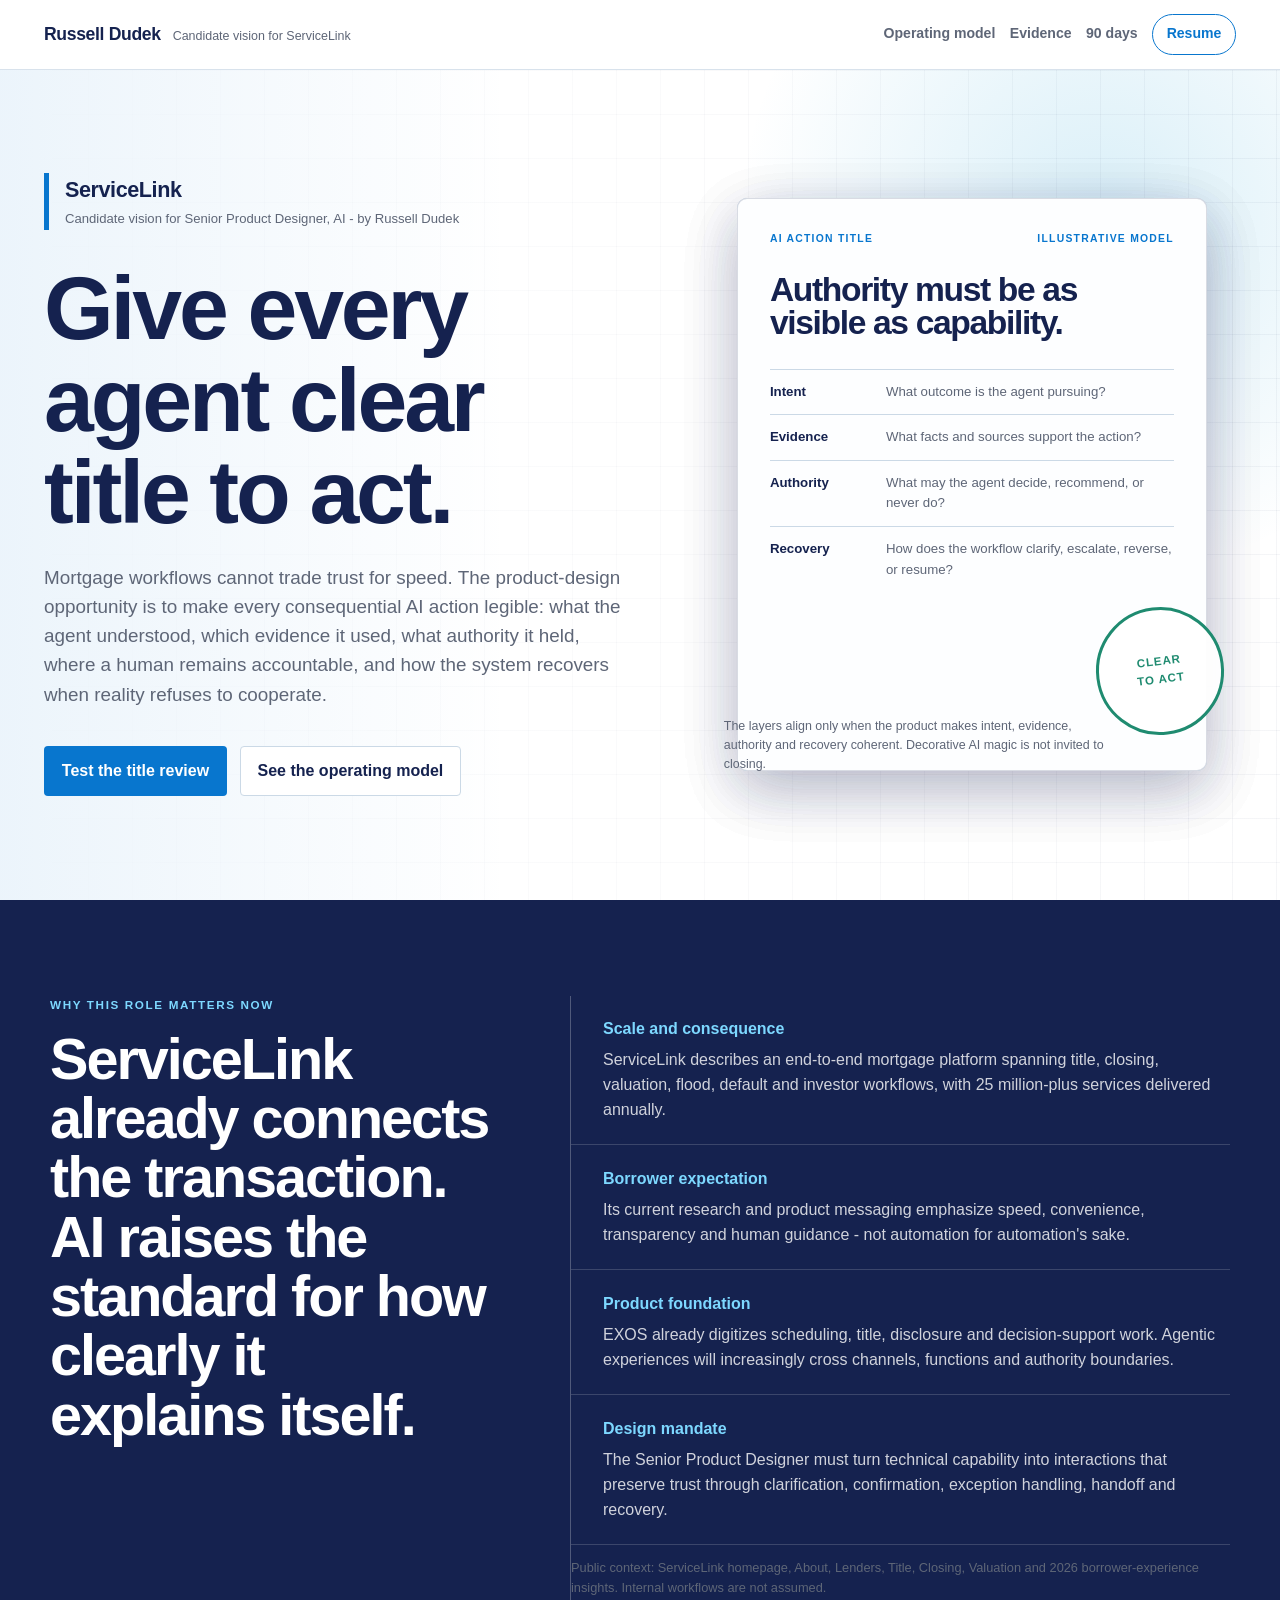
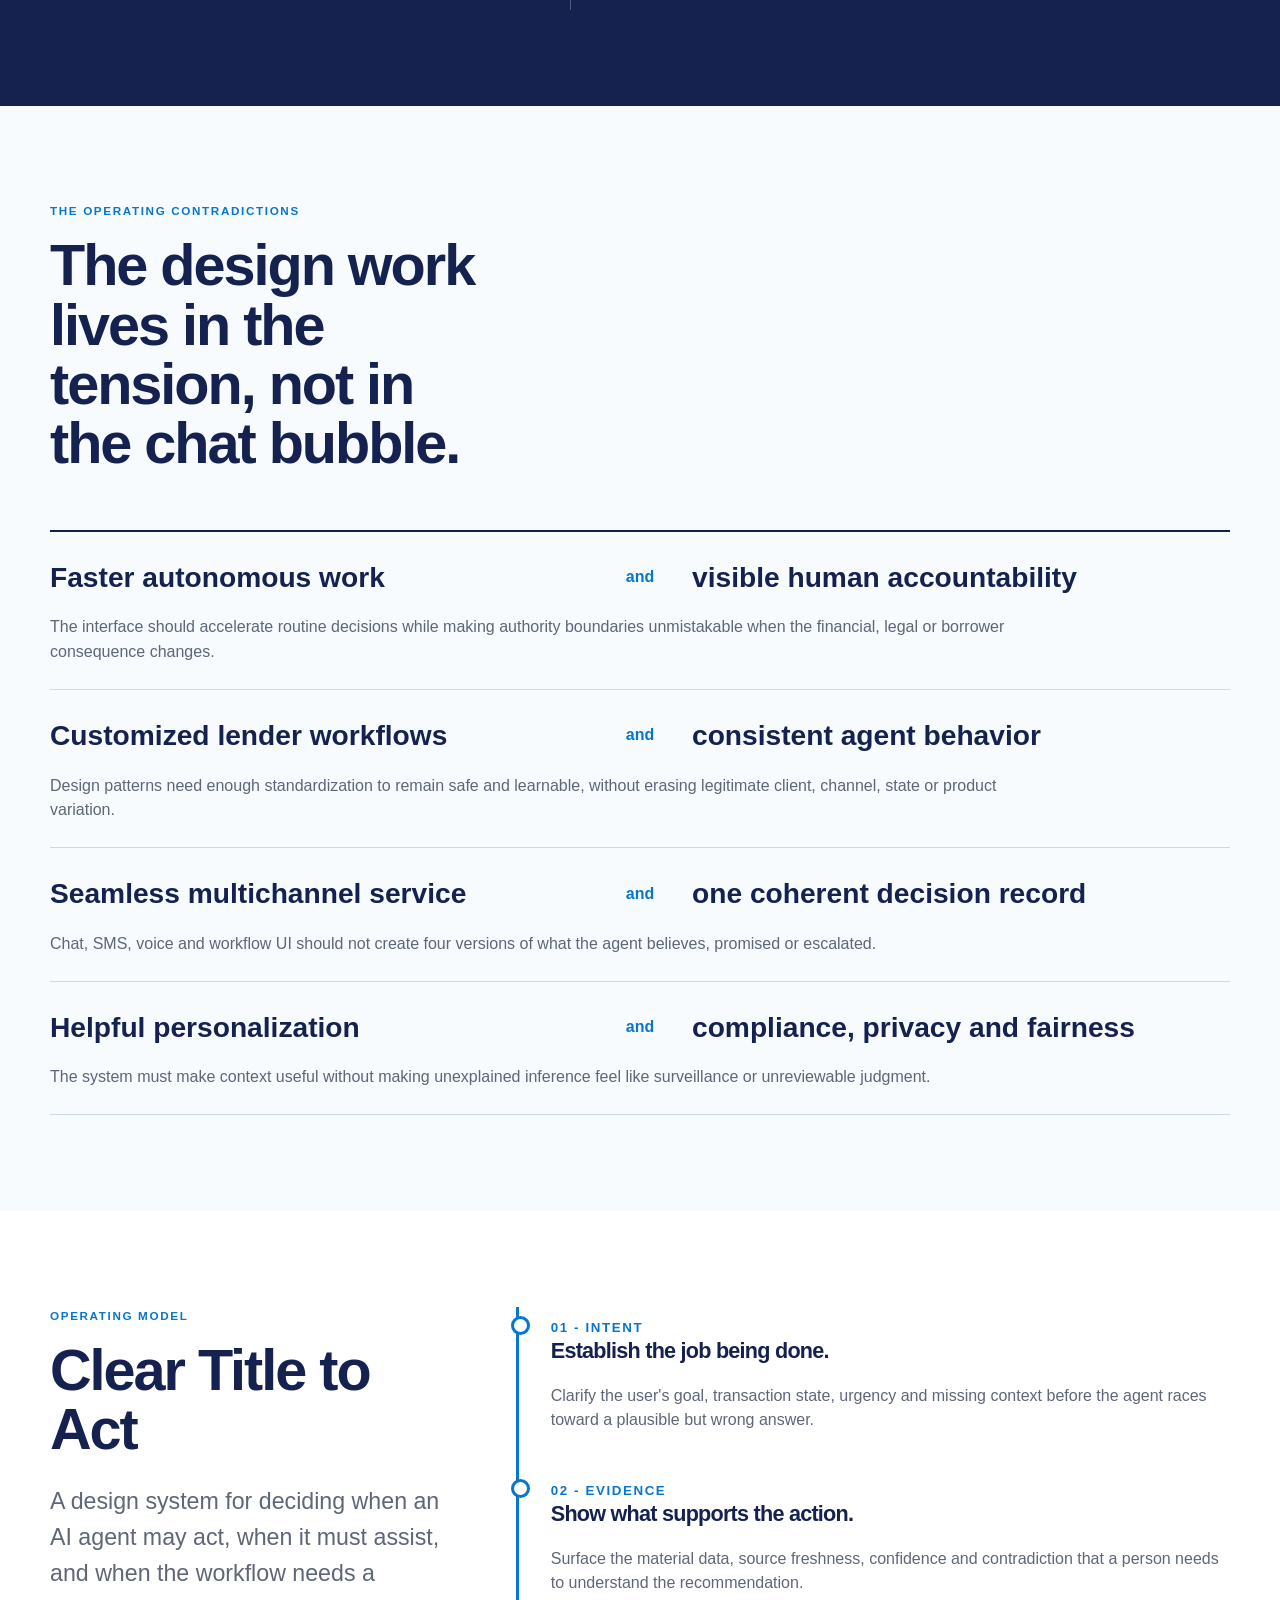
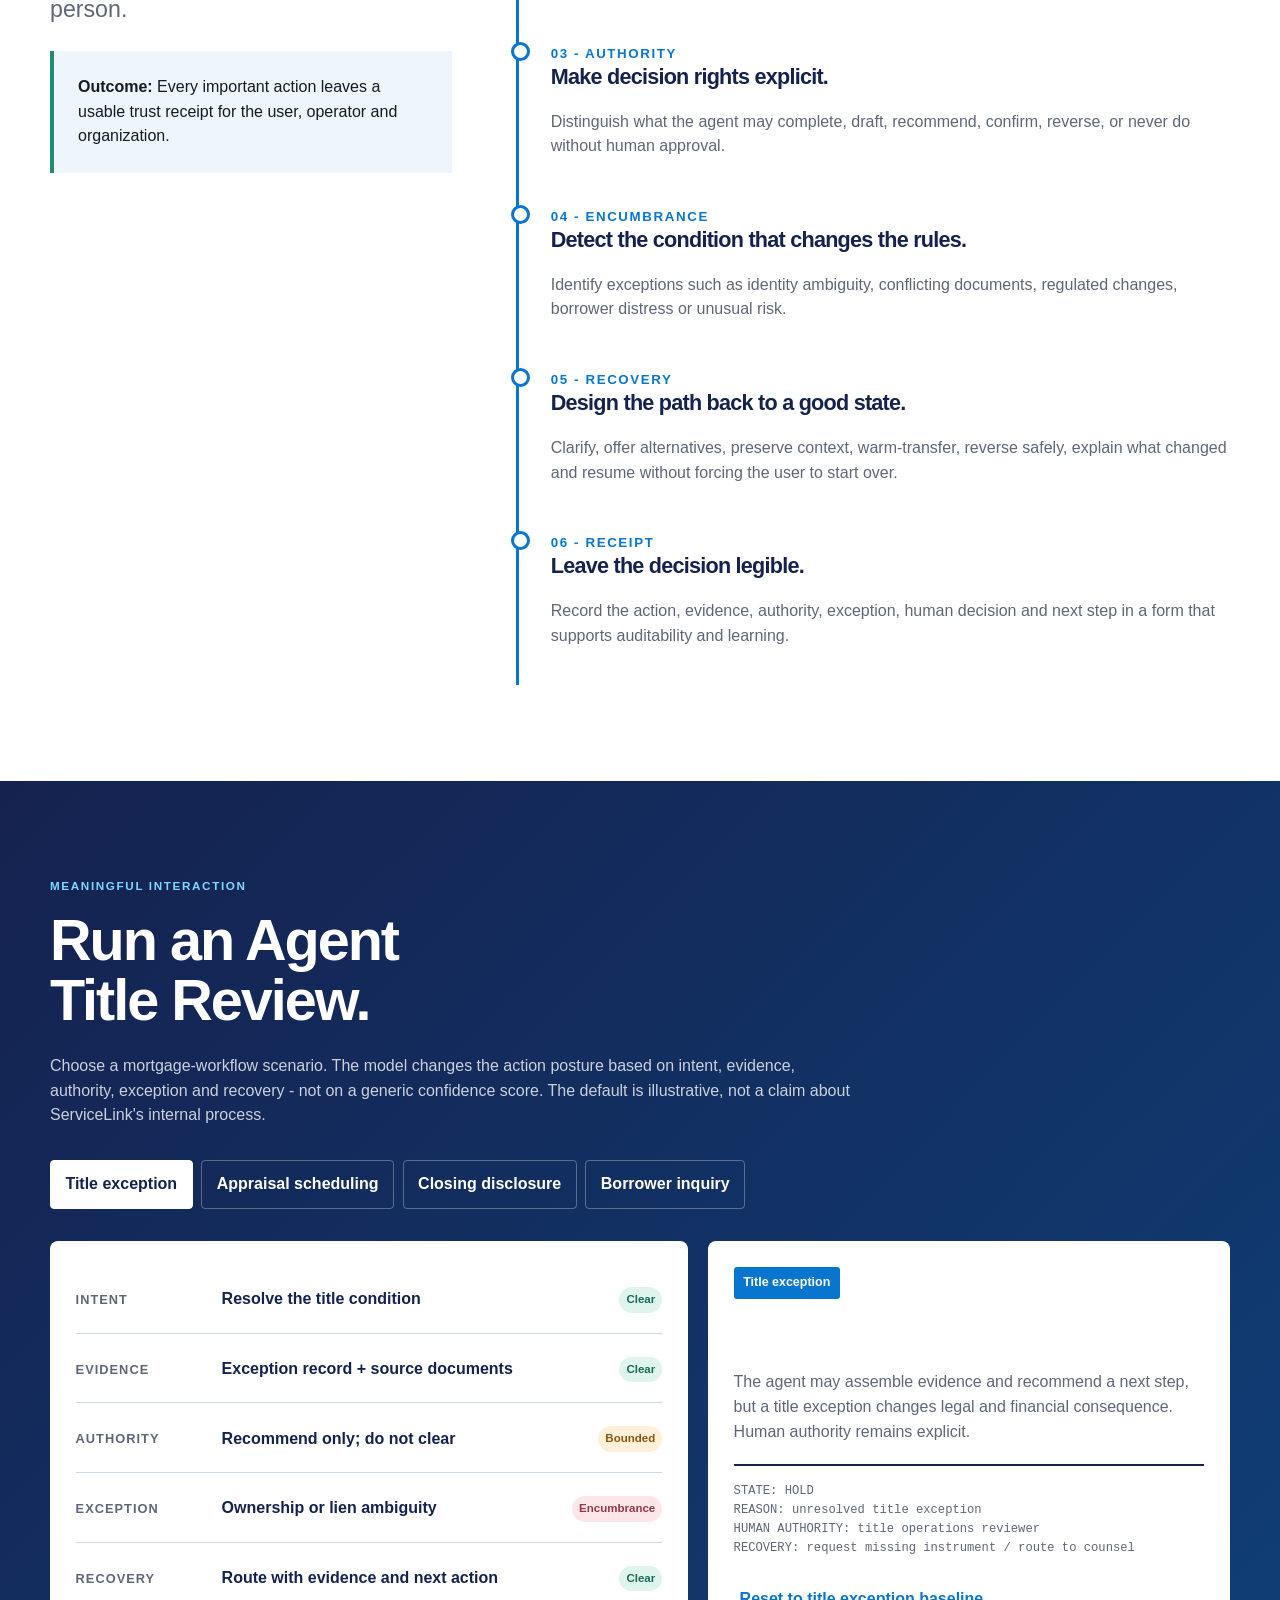
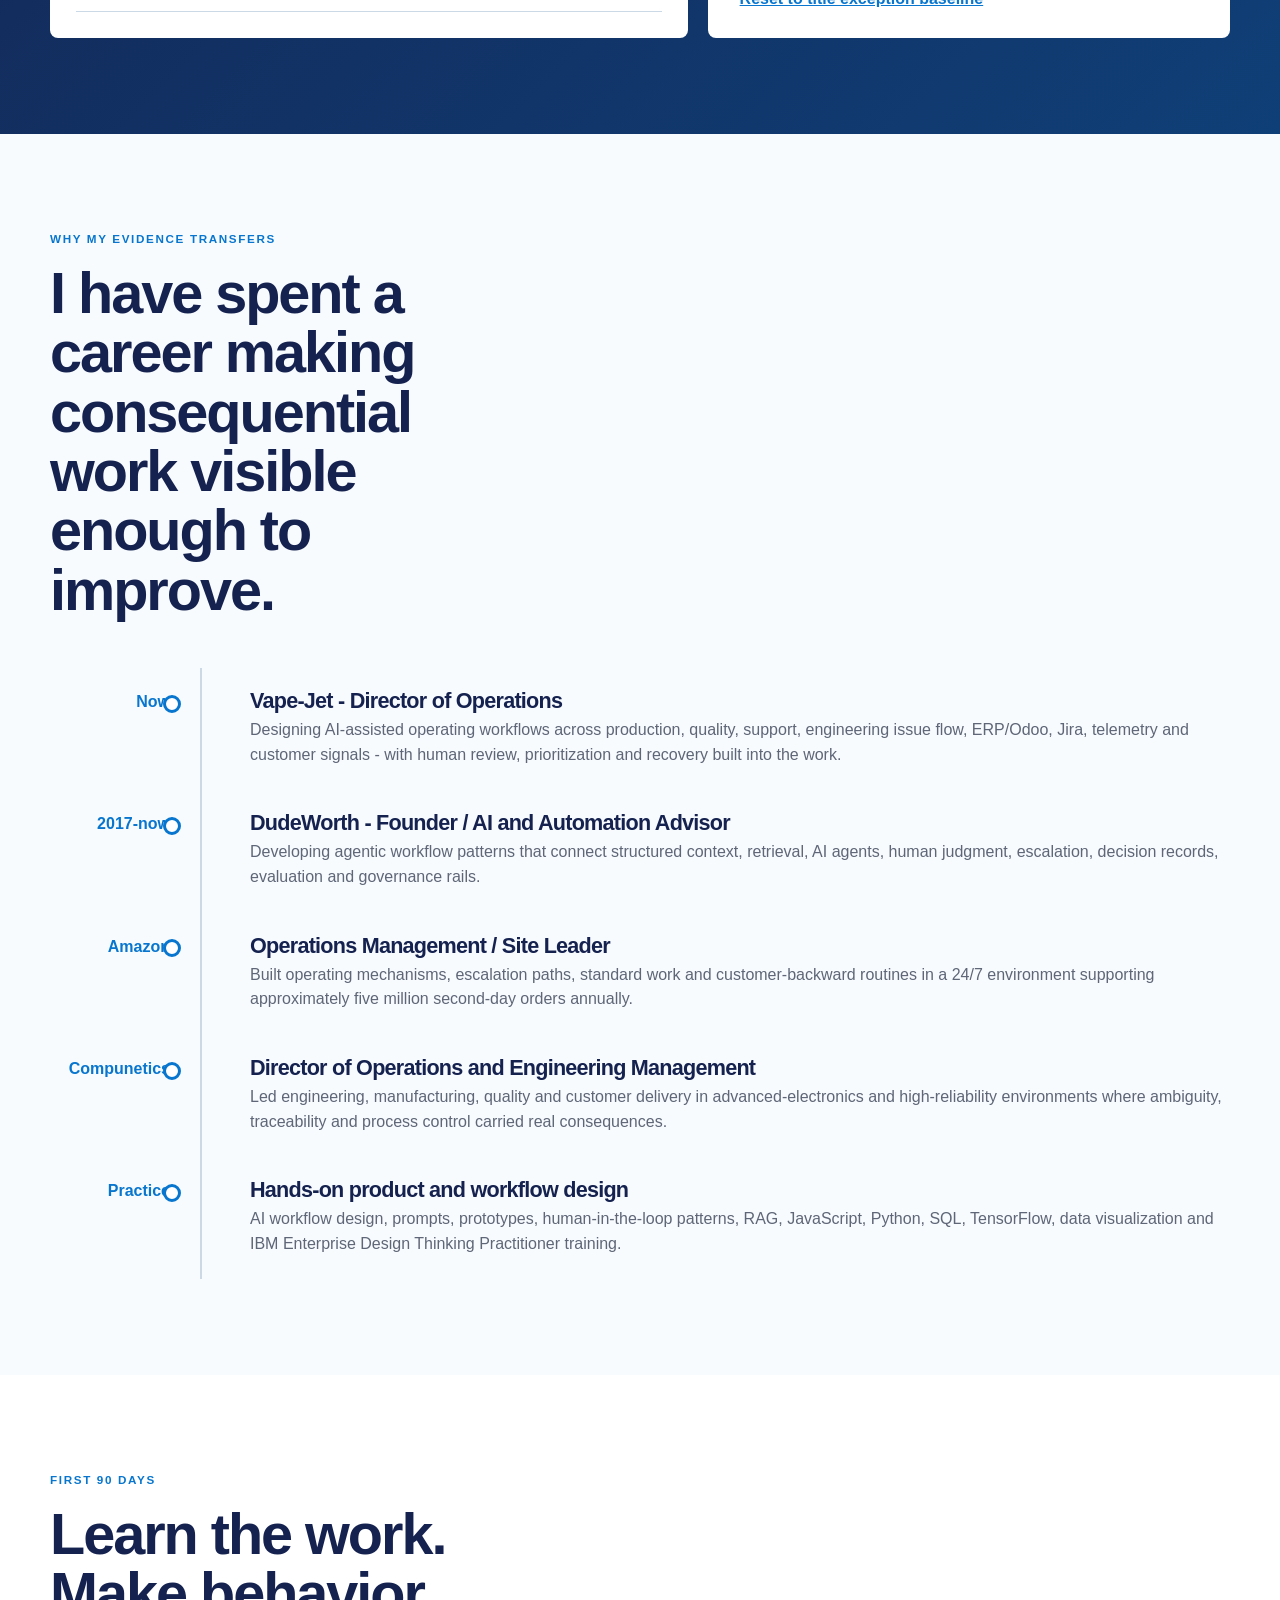
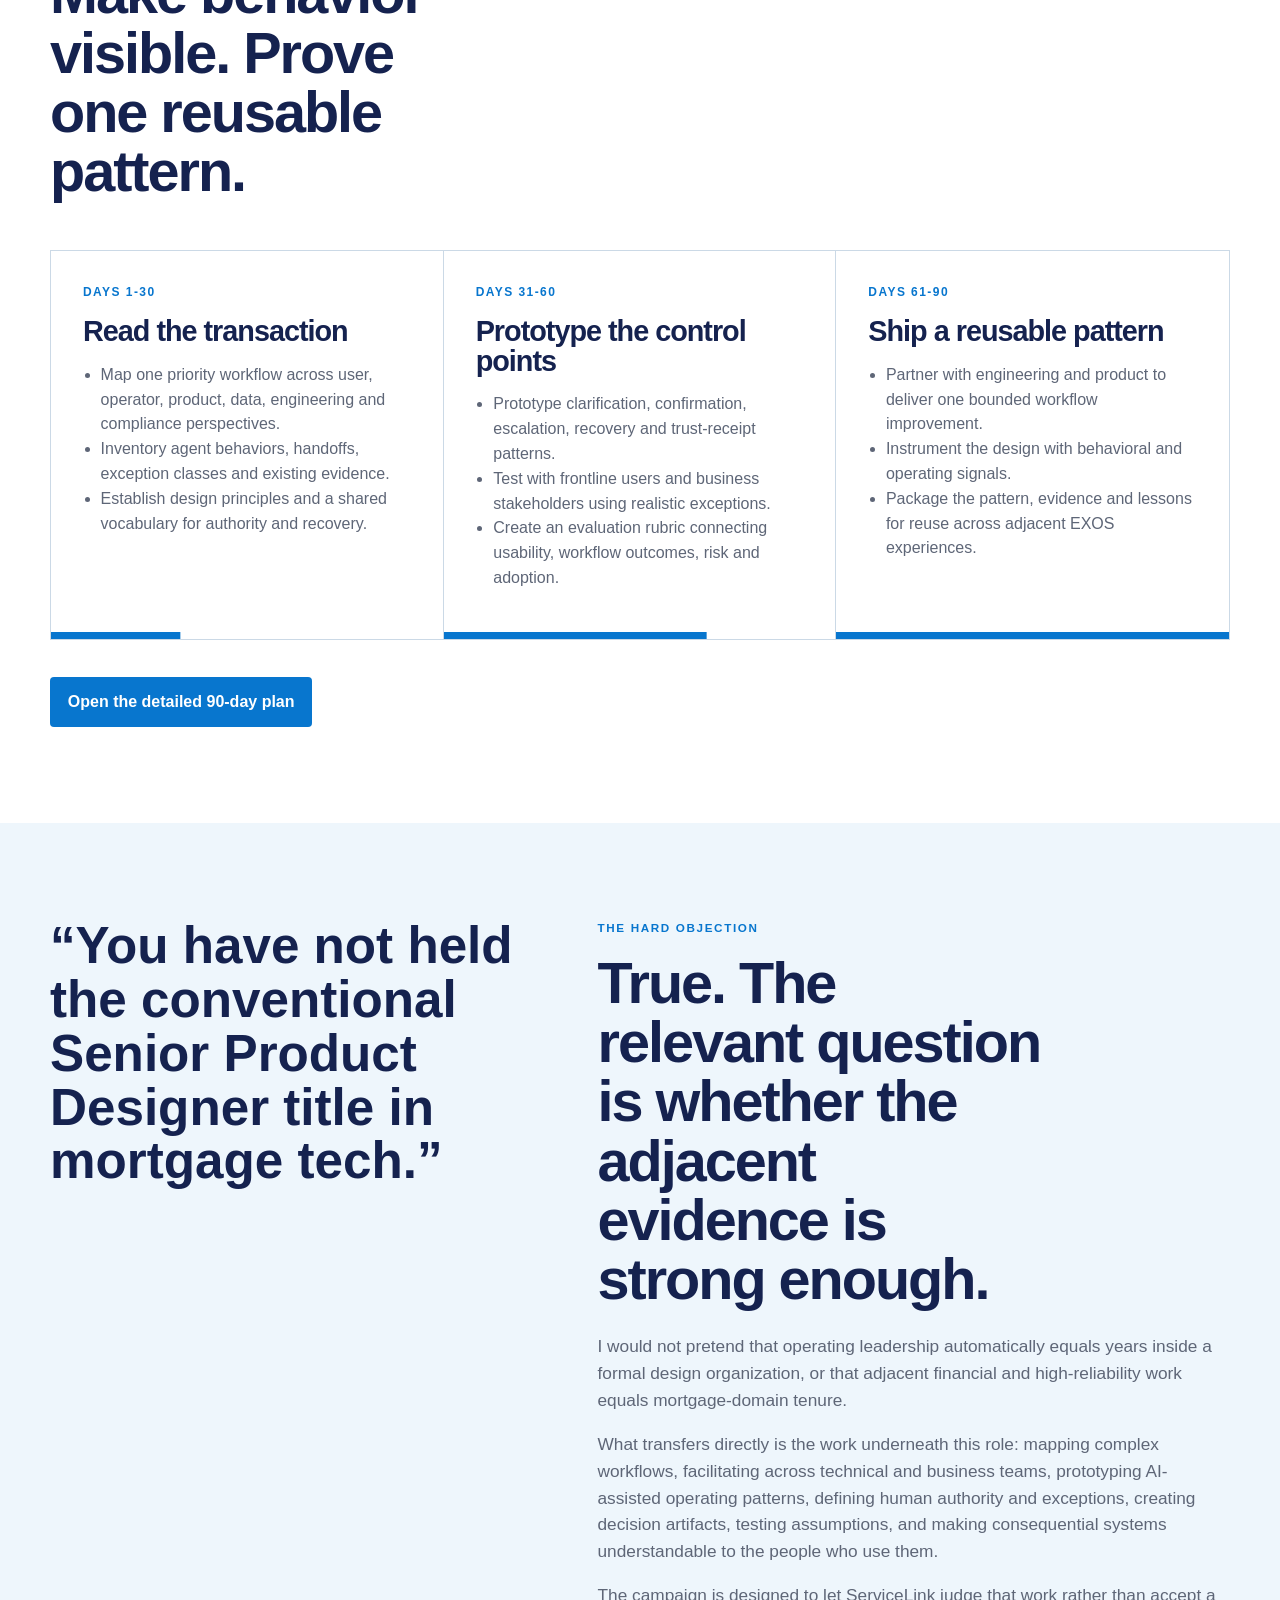
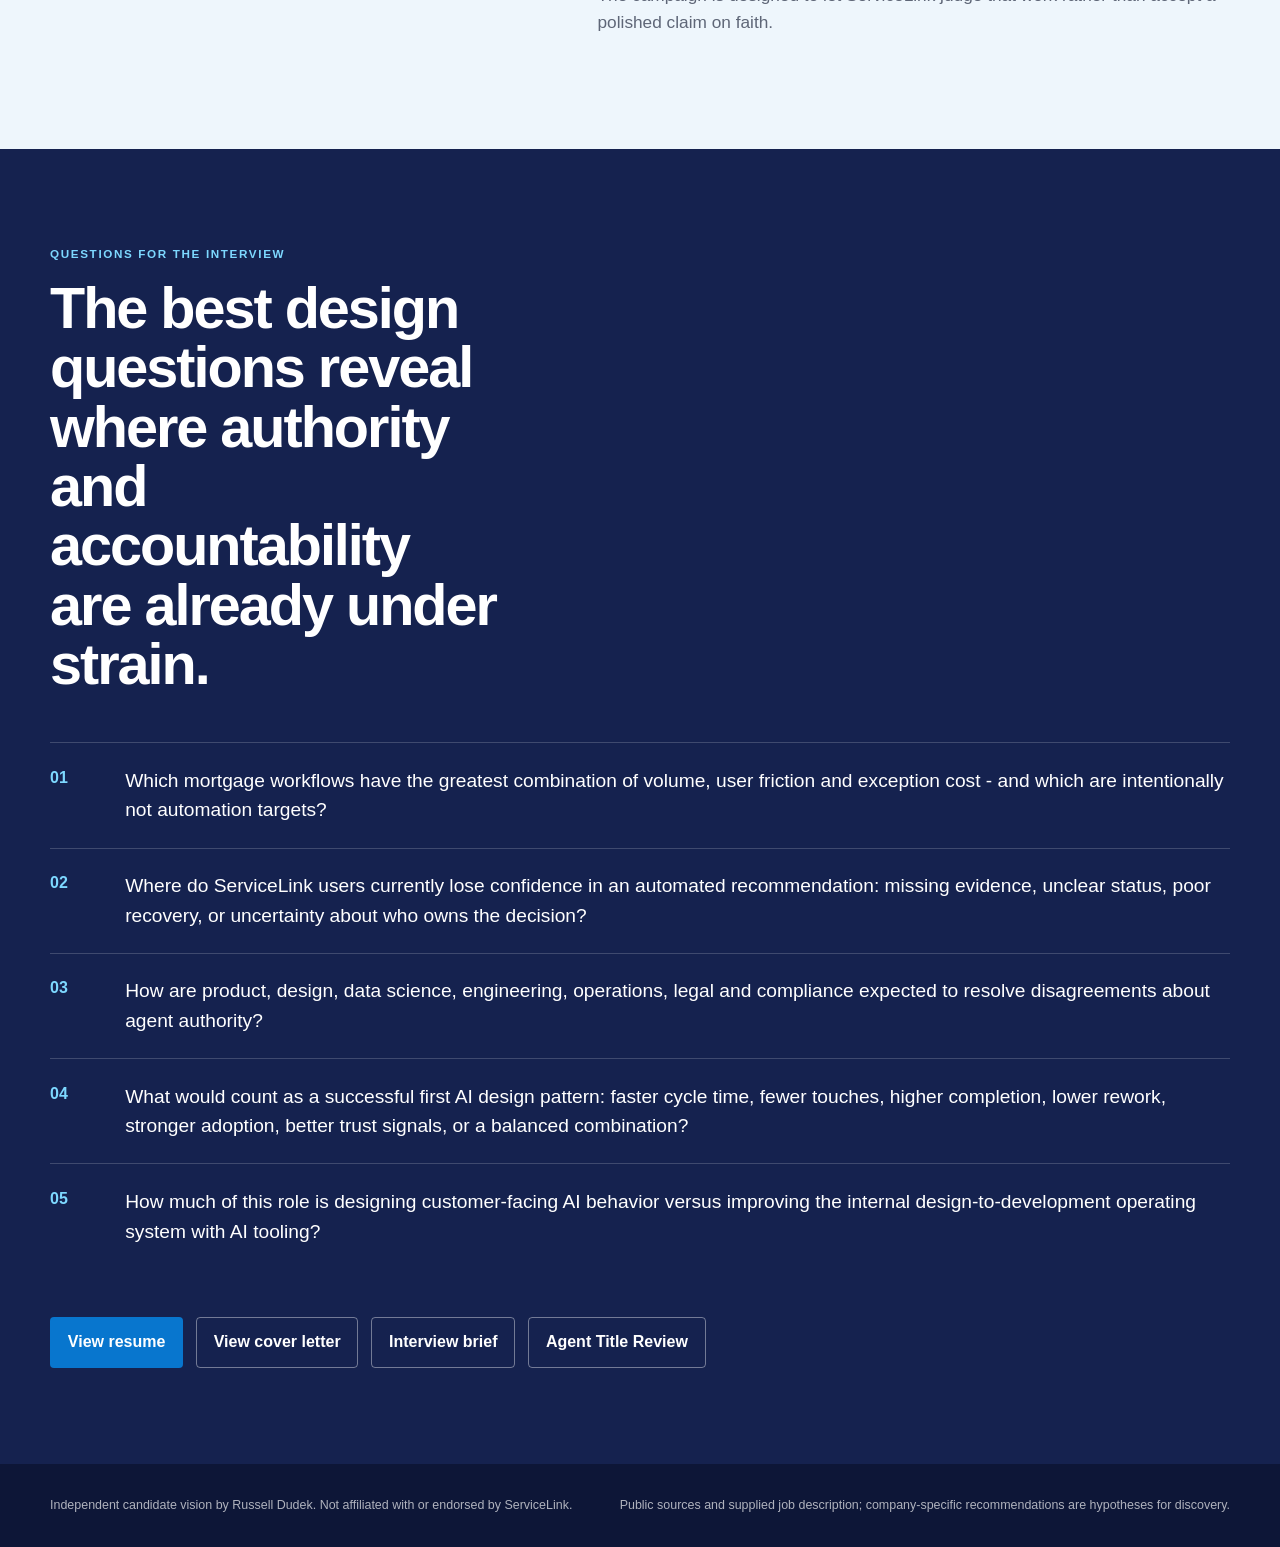
==== index.html @ c413d5b5 "Publish complete ServiceLink candidate campaign [skip ci]" ====
<!doctype html>
<html lang="en">
<head>
  <meta charset="utf-8">
  <meta name="viewport" content="width=device-width, initial-scale=1">
  <meta name="description" content="Independent candidate vision by Russell Dudek for ServiceLink's Senior Product Designer, AI role.">
  <title>Russell Dudek | ServiceLink Senior Product Designer, AI</title>
  <link rel="stylesheet" href="styles.css">
</head>
<body>
<a class="skip-link" href="#main">Skip to content</a>
<header class="site-header">
  <div class="nav-wrap">
    <a class="identity" href="index.html"><strong>Russell Dudek</strong><span>Candidate vision for ServiceLink</span></a>
    <nav class="nav-links" aria-label="Primary navigation">
      <a href="#model">Operating model</a>
      <a href="#evidence">Evidence</a>
      <a href="#entry">90 days</a>
      <a class="nav-cta" href="resume.html">Resume</a>
    </nav>
  </div>
</header>
<main id="main">
  <section class="hero">
    <div class="hero-grid">
      <div class="hero-copy">
        <div class="company-lockup" aria-label="ServiceLink candidate vision">
          <strong>ServiceLink</strong>
          <span>Candidate vision for Senior Product Designer, AI - by Russell Dudek</span>
        </div>
        <h1>Give every agent clear title to act.</h1>
        <p>Mortgage workflows cannot trade trust for speed. The product-design opportunity is to make every consequential AI action legible: what the agent understood, which evidence it used, what authority it held, where a human remains accountable, and how the system recovers when reality refuses to cooperate.</p>
        <div class="hero-actions">
          <a class="button primary" href="#review">Test the title review</a>
          <a class="button secondary" href="#model">See the operating model</a>
        </div>
      </div>
      <div class="title-scene" aria-label="Animated layers align into an AI Action Title showing intent, evidence, authority and recovery">
        <div class="title-document">
          <div class="deed-layer layer-a" aria-hidden="true"></div>
          <div class="deed-layer layer-b" aria-hidden="true"></div>
          <div class="deed-layer layer-c">
            <div class="deed-topline"><span>AI Action Title</span><span>Illustrative model</span></div>
            <div class="deed-title">Authority must be as visible as capability.</div>
            <div class="deed-row"><b>Intent</b><span>What outcome is the agent pursuing?</span></div>
            <div class="deed-row"><b>Evidence</b><span>What facts and sources support the action?</span></div>
            <div class="deed-row"><b>Authority</b><span>What may the agent decide, recommend, or never do?</span></div>
            <div class="deed-row"><b>Recovery</b><span>How does the workflow clarify, escalate, reverse, or resume?</span></div>
            <div class="clear-seal">Clear<br>to act</div>
          </div>
        </div>
        <p class="scene-caption">The layers align only when the product makes intent, evidence, authority and recovery coherent. Decorative AI magic is not invited to closing.</p>
      </div>
    </div>
  </section>

  <section class="section company-moment">
    <div class="section-inner moment-grid">
      <div>
        <div class="section-label">Why this role matters now</div>
        <h2>ServiceLink already connects the transaction. AI raises the standard for how clearly it explains itself.</h2>
      </div>
      <div class="moment-lines">
        <div class="moment-line"><strong>Scale and consequence</strong><p>ServiceLink describes an end-to-end mortgage platform spanning title, closing, valuation, flood, default and investor workflows, with 25 million-plus services delivered annually.</p></div>
        <div class="moment-line"><strong>Borrower expectation</strong><p>Its current research and product messaging emphasize speed, convenience, transparency and human guidance - not automation for automation's sake.</p></div>
        <div class="moment-line"><strong>Product foundation</strong><p>EXOS already digitizes scheduling, title, disclosure and decision-support work. Agentic experiences will increasingly cross channels, functions and authority boundaries.</p></div>
        <div class="moment-line"><strong>Design mandate</strong><p>The Senior Product Designer must turn technical capability into interactions that preserve trust through clarification, confirmation, exception handling, handoff and recovery.</p></div>
        <p class="source-note">Public context: ServiceLink homepage, About, Lenders, Title, Closing, Valuation and 2026 borrower-experience insights. Internal workflows are not assumed.</p>
      </div>
    </div>
  </section>

  <section class="section tensions">
    <div class="section-inner">
      <div class="section-label">The operating contradictions</div>
      <h2>The design work lives in the tension, not in the chat bubble.</h2>
      <div class="tension-list">
        <div class="tension-row"><div class="tension-side">Faster autonomous work</div><div class="versus">and</div><div class="tension-side">visible human accountability</div><div class="tension-note">The interface should accelerate routine decisions while making authority boundaries unmistakable when the financial, legal or borrower consequence changes.</div></div>
        <div class="tension-row"><div class="tension-side">Customized lender workflows</div><div class="versus">and</div><div class="tension-side">consistent agent behavior</div><div class="tension-note">Design patterns need enough standardization to remain safe and learnable, without erasing legitimate client, channel, state or product variation.</div></div>
        <div class="tension-row"><div class="tension-side">Seamless multichannel service</div><div class="versus">and</div><div class="tension-side">one coherent decision record</div><div class="tension-note">Chat, SMS, voice and workflow UI should not create four versions of what the agent believes, promised or escalated.</div></div>
        <div class="tension-row"><div class="tension-side">Helpful personalization</div><div class="versus">and</div><div class="tension-side">compliance, privacy and fairness</div><div class="tension-note">The system must make context useful without making unexplained inference feel like surveillance or unreviewable judgment.</div></div>
      </div>
    </div>
  </section>

  <section class="section operating-model" id="model">
    <div class="section-inner model-layout">
      <div class="model-rail">
        <div class="section-label">Operating model</div>
        <h2>Clear Title to Act</h2>
        <p class="lead">A design system for deciding when an AI agent may act, when it must assist, and when the workflow needs a person.</p>
        <div class="model-result"><strong>Outcome:</strong> Every important action leaves a usable trust receipt for the user, operator and organization.</div>
      </div>
      <div class="model-sequence">
        <div class="model-step"><small>01 - INTENT</small><h3>Establish the job being done.</h3><p>Clarify the user's goal, transaction state, urgency and missing context before the agent races toward a plausible but wrong answer.</p></div>
        <div class="model-step"><small>02 - EVIDENCE</small><h3>Show what supports the action.</h3><p>Surface the material data, source freshness, confidence and contradiction that a person needs to understand the recommendation.</p></div>
        <div class="model-step"><small>03 - AUTHORITY</small><h3>Make decision rights explicit.</h3><p>Distinguish what the agent may complete, draft, recommend, confirm, reverse, or never do without human approval.</p></div>
        <div class="model-step"><small>04 - ENCUMBRANCE</small><h3>Detect the condition that changes the rules.</h3><p>Identify exceptions such as identity ambiguity, conflicting documents, regulated changes, borrower distress or unusual risk.</p></div>
        <div class="model-step"><small>05 - RECOVERY</small><h3>Design the path back to a good state.</h3><p>Clarify, offer alternatives, preserve context, warm-transfer, reverse safely, explain what changed and resume without forcing the user to start over.</p></div>
        <div class="model-step"><small>06 - RECEIPT</small><h3>Leave the decision legible.</h3><p>Record the action, evidence, authority, exception, human decision and next step in a form that supports auditability and learning.</p></div>
      </div>
    </div>
  </section>

  <section class="section lab" id="review">
    <div class="section-inner">
      <div class="section-label">Meaningful interaction</div>
      <h2>Run an Agent Title Review.</h2>
      <p class="lab-intro">Choose a mortgage-workflow scenario. The model changes the action posture based on intent, evidence, authority, exception and recovery - not on a generic confidence score. The default is illustrative, not a claim about ServiceLink's internal process.</p>
      <div class="scenario-controls" role="group" aria-label="Choose a scenario">
        <button class="scenario-button" data-scenario="title" aria-pressed="true">Title exception</button>
        <button class="scenario-button" data-scenario="appraisal" aria-pressed="false">Appraisal scheduling</button>
        <button class="scenario-button" data-scenario="closing" aria-pressed="false">Closing disclosure</button>
        <button class="scenario-button" data-scenario="borrower" aria-pressed="false">Borrower inquiry</button>
      </div>
      <div class="review-workspace">
        <div class="review-sheet" data-review-fields aria-live="polite"></div>
        <div class="decision-panel">
          <div>
            <span class="decision-badge" data-decision-badge>Title exception</span>
            <h3 data-decision-title>Human review before action</h3>
            <p data-decision-summary></p>
            <pre class="receipt" data-receipt></pre>
          </div>
          <button class="reset-button" data-reset>Reset to title exception baseline</button>
        </div>
      </div>
    </div>
  </section>

  <section class="section evidence" id="evidence">
    <div class="section-inner">
      <div class="section-label">Why my evidence transfers</div>
      <h2>I have spent a career making consequential work visible enough to improve.</h2>
      <div class="evidence-trail">
        <div class="evidence-item"><div class="evidence-year">Now</div><div class="evidence-copy"><h3>Vape-Jet - Director of Operations</h3><p>Designing AI-assisted operating workflows across production, quality, support, engineering issue flow, ERP/Odoo, Jira, telemetry and customer signals - with human review, prioritization and recovery built into the work.</p></div></div>
        <div class="evidence-item"><div class="evidence-year">2017-now</div><div class="evidence-copy"><h3>DudeWorth - Founder / AI and Automation Advisor</h3><p>Developing agentic workflow patterns that connect structured context, retrieval, AI agents, human judgment, escalation, decision records, evaluation and governance rails.</p></div></div>
        <div class="evidence-item"><div class="evidence-year">Amazon</div><div class="evidence-copy"><h3>Operations Management / Site Leader</h3><p>Built operating mechanisms, escalation paths, standard work and customer-backward routines in a 24/7 environment supporting approximately five million second-day orders annually.</p></div></div>
        <div class="evidence-item"><div class="evidence-year">Compunetics</div><div class="evidence-copy"><h3>Director of Operations and Engineering Management</h3><p>Led engineering, manufacturing, quality and customer delivery in advanced-electronics and high-reliability environments where ambiguity, traceability and process control carried real consequences.</p></div></div>
        <div class="evidence-item"><div class="evidence-year">Practice</div><div class="evidence-copy"><h3>Hands-on product and workflow design</h3><p>AI workflow design, prompts, prototypes, human-in-the-loop patterns, RAG, JavaScript, Python, SQL, TensorFlow, data visualization and IBM Enterprise Design Thinking Practitioner training.</p></div></div>
      </div>
    </div>
  </section>

  <section class="section entry" id="entry">
    <div class="section-inner">
      <div class="section-label">First 90 days</div>
      <h2>Learn the work. Make behavior visible. Prove one reusable pattern.</h2>
      <div class="entry-map">
        <div class="entry-phase"><div class="day">Days 1-30</div><h3>Read the transaction</h3><ul><li>Map one priority workflow across user, operator, product, data, engineering and compliance perspectives.</li><li>Inventory agent behaviors, handoffs, exception classes and existing evidence.</li><li>Establish design principles and a shared vocabulary for authority and recovery.</li></ul></div>
        <div class="entry-phase"><div class="day">Days 31-60</div><h3>Prototype the control points</h3><ul><li>Prototype clarification, confirmation, escalation, recovery and trust-receipt patterns.</li><li>Test with frontline users and business stakeholders using realistic exceptions.</li><li>Create an evaluation rubric connecting usability, workflow outcomes, risk and adoption.</li></ul></div>
        <div class="entry-phase"><div class="day">Days 61-90</div><h3>Ship a reusable pattern</h3><ul><li>Partner with engineering and product to deliver one bounded workflow improvement.</li><li>Instrument the design with behavioral and operating signals.</li><li>Package the pattern, evidence and lessons for reuse across adjacent EXOS experiences.</li></ul></div>
      </div>
      <div class="hero-actions"><a class="button primary" href="90-day-plan.html">Open the detailed 90-day plan</a></div>
    </div>
  </section>

  <section class="section objection">
    <div class="section-inner objection-layout">
      <div class="objection-question">“You have not held the conventional Senior Product Designer title in mortgage tech.”</div>
      <div class="objection-answer">
        <div class="section-label">The hard objection</div>
        <h2>True. The relevant question is whether the adjacent evidence is strong enough.</h2>
        <p>I would not pretend that operating leadership automatically equals years inside a formal design organization, or that adjacent financial and high-reliability work equals mortgage-domain tenure.</p>
        <p>What transfers directly is the work underneath this role: mapping complex workflows, facilitating across technical and business teams, prototyping AI-assisted operating patterns, defining human authority and exceptions, creating decision artifacts, testing assumptions, and making consequential systems understandable to the people who use them.</p>
        <p>The campaign is designed to let ServiceLink judge that work rather than accept a polished claim on faith.</p>
      </div>
    </div>
  </section>

  <section class="section questions">
    <div class="section-inner">
      <div class="section-label">Questions for the interview</div>
      <h2>The best design questions reveal where authority and accountability are already under strain.</h2>
      <div class="question-list">
        <div class="question"><p>Which mortgage workflows have the greatest combination of volume, user friction and exception cost - and which are intentionally not automation targets?</p></div>
        <div class="question"><p>Where do ServiceLink users currently lose confidence in an automated recommendation: missing evidence, unclear status, poor recovery, or uncertainty about who owns the decision?</p></div>
        <div class="question"><p>How are product, design, data science, engineering, operations, legal and compliance expected to resolve disagreements about agent authority?</p></div>
        <div class="question"><p>What would count as a successful first AI design pattern: faster cycle time, fewer touches, higher completion, lower rework, stronger adoption, better trust signals, or a balanced combination?</p></div>
        <div class="question"><p>How much of this role is designing customer-facing AI behavior versus improving the internal design-to-development operating system with AI tooling?</p></div>
      </div>
      <div class="document-actions">
        <a class="button primary" href="resume.html">View resume</a>
        <a class="button secondary" href="cover-letter.html">View cover letter</a>
        <a class="button secondary" href="interview-brief.html">Interview brief</a>
        <a class="button secondary" href="agent-title-review.html">Agent Title Review</a>
      </div>
    </div>
  </section>
</main>
<footer class="site-footer">
  <div class="footer-inner"><span>Independent candidate vision by Russell Dudek. Not affiliated with or endorsed by ServiceLink.</span><span>Public sources and supplied job description; company-specific recommendations are hypotheses for discovery.</span></div>
</footer>
<script src="app.js"></script>
</body>
</html>
---- styles.css ----
@import url('./brand-tokens.css');

* { box-sizing: border-box; }
html { scroll-behavior: smooth; }
body {
  margin: 0;
  color: var(--sl-ink);
  background: var(--sl-white);
  font-family: "Aptos", "Helvetica Neue", Arial, sans-serif;
  line-height: 1.55;
}
a { color: inherit; }
button, a { -webkit-tap-highlight-color: transparent; }
button { font: inherit; }
img, svg { max-width: 100%; }

.skip-link {
  position: absolute; left: 1rem; top: -4rem; z-index: 1000;
  background: var(--sl-navy); color: white; padding: .75rem 1rem;
}
.skip-link:focus { top: 1rem; }

.site-header {
  position: sticky; top: 0; z-index: 50;
  background: rgba(255,255,255,.92); backdrop-filter: blur(16px);
  border-bottom: 1px solid rgba(203,217,230,.75);
}
.nav-wrap {
  max-width: 1240px; margin: 0 auto; padding: .85rem 1.5rem;
  display: flex; align-items: center; justify-content: space-between; gap: 1.5rem;
}
.identity { display: flex; align-items: baseline; gap: .75rem; text-decoration: none; }
.identity strong { color: var(--sl-navy); font-size: 1.1rem; letter-spacing: -.02em; }
.identity span { color: var(--sl-muted); font-size: .78rem; }
.nav-links { display: flex; flex-wrap: wrap; gap: .9rem; align-items: center; }
.nav-links a { text-decoration: none; color: var(--sl-muted); font-size: .88rem; font-weight: 700; }
.nav-links a:hover, .nav-links a:focus-visible { color: var(--sl-blue); }
.nav-cta { border: 1px solid var(--sl-blue); border-radius: 999px; padding: .55rem .85rem; color: var(--sl-blue)!important; }

main { overflow: hidden; }
.section { padding: 6rem 1.5rem; }
.section-inner { max-width: 1180px; margin: 0 auto; }
.section-label { color: var(--sl-blue); text-transform: uppercase; letter-spacing: .14em; font-weight: 800; font-size: .73rem; margin-bottom: 1rem; }
h1, h2, h3 { color: var(--sl-navy); line-height: 1.03; letter-spacing: -.035em; margin-top: 0; }
h1 { font-size: clamp(3rem, 7vw, 6.9rem); max-width: 9.2ch; margin-bottom: 1.5rem; }
h2 { font-size: clamp(2.1rem, 4.5vw, 4.4rem); max-width: 14ch; margin-bottom: 1.5rem; }
h3 { font-size: 1.35rem; }
.lead { font-size: clamp(1.15rem, 2vw, 1.45rem); color: var(--sl-muted); max-width: 48rem; }
.source-note { font-size: .8rem; color: var(--sl-muted); }

.hero {
  min-height: calc(100vh - 70px);
  display: grid; align-items: center;
  background:
    linear-gradient(90deg, rgba(8,118,206,.08), transparent 40%),
    radial-gradient(circle at 86% 18%, rgba(45,166,216,.18), transparent 28%),
    var(--sl-white);
  position: relative;
}
.hero::before {
  content: ""; position: absolute; inset: 0;
  background-image: linear-gradient(rgba(21,34,79,.045) 1px, transparent 1px), linear-gradient(90deg, rgba(21,34,79,.045) 1px, transparent 1px);
  background-size: 44px 44px; mask-image: linear-gradient(to right, transparent 0, rgba(0,0,0,.5) 45%, #000 100%);
}
.hero-grid { max-width: 1240px; margin: 0 auto; padding: 5rem 1.5rem; display: grid; grid-template-columns: 1.05fr .95fr; gap: 5rem; align-items: center; position: relative; z-index: 1; }
.company-lockup { display: inline-flex; flex-direction: column; gap: .2rem; margin-bottom: 2rem; border-left: 5px solid var(--sl-blue); padding-left: 1rem; }
.company-lockup strong { font-size: 1.35rem; color: var(--sl-navy); letter-spacing: -.02em; }
.company-lockup span { font-size: .82rem; color: var(--sl-muted); }
.hero-copy p { max-width: 44rem; font-size: 1.18rem; color: var(--sl-muted); }
.hero-actions { margin-top: 2.3rem; display: flex; gap: .8rem; flex-wrap: wrap; }
.button { display: inline-flex; justify-content: center; align-items: center; min-height: 46px; padding: .75rem 1.05rem; border-radius: 4px; font-weight: 800; text-decoration: none; border: 1px solid transparent; }
.button.primary { background: var(--sl-blue); color: white; }
.button.secondary { border-color: var(--sl-line); color: var(--sl-navy); background: white; }
.button:hover, .button:focus-visible { transform: translateY(-1px); box-shadow: 0 8px 24px rgba(21,34,79,.13); }

.title-scene { position: relative; min-height: 560px; display: grid; place-items: center; }
.title-document { position: relative; width: min(100%, 470px); aspect-ratio: .82; }
.deed-layer {
  position: absolute; inset: 0; border-radius: 10px; border: 1px solid rgba(21,34,79,.15); box-shadow: var(--shadow-soft);
  background: rgba(255,255,255,.92); padding: 2rem; transition: transform .6s cubic-bezier(.2,.7,.2,1), opacity .6s ease;
}
.deed-layer.layer-a { transform: translate(-28px, 26px) rotate(-4deg); background: rgba(238,246,252,.94); }
.deed-layer.layer-b { transform: translate(26px, 15px) rotate(3deg); background: rgba(220,240,251,.92); }
.deed-layer.layer-c { transform: translate(-8px, -10px) rotate(-1deg); }
.title-scene.is-aligned .layer-a, .title-scene.is-aligned .layer-b, .title-scene.is-aligned .layer-c { transform: translate(0,0) rotate(0); }
.deed-topline { display: flex; justify-content: space-between; gap: 1rem; color: var(--sl-blue); text-transform: uppercase; letter-spacing: .12em; font-weight: 800; font-size: .65rem; }
.deed-title { font-size: 2.1rem; color: var(--sl-navy); font-weight: 900; line-height: 1; margin: 1.6rem 0 1.8rem; letter-spacing: -.04em; }
.deed-row { display: grid; grid-template-columns: 100px 1fr; gap: 1rem; padding: .75rem 0; border-top: 1px solid var(--sl-line); font-size: .83rem; }
.deed-row b { color: var(--sl-navy); }
.deed-row span { color: var(--sl-muted); }
.clear-seal {
  position: absolute; right: -18px; bottom: 35px; width: 128px; height: 128px; border: 3px solid var(--campaign-green); border-radius: 50%;
  display: grid; place-items: center; text-align: center; color: var(--campaign-green); font-weight: 900; text-transform: uppercase; letter-spacing: .08em; font-size: .72rem;
  background: rgba(255,255,255,.94); transform: scale(.75) rotate(-12deg); opacity: .25; transition: .7s ease;
}
.title-scene.is-aligned .clear-seal { transform: scale(1) rotate(-7deg); opacity: 1; }
.scene-caption { position: absolute; left: 1rem; bottom: -1rem; color: var(--sl-muted); font-size: .78rem; max-width: 24rem; }

.company-moment { background: var(--sl-navy); color: white; }
.company-moment h2, .company-moment h3 { color: white; }
.company-moment .section-label { color: #7dd8ff; }
.moment-grid { display: grid; grid-template-columns: .8fr 1.2fr; gap: 5rem; align-items: start; }
.moment-lines { border-left: 1px solid rgba(255,255,255,.25); }
.moment-line { padding: 1.35rem 0 1.35rem 2rem; border-bottom: 1px solid rgba(255,255,255,.16); }
.moment-line strong { display: block; color: #7dd8ff; margin-bottom: .4rem; }
.moment-line p { margin: 0; color: rgba(255,255,255,.8); }

.tensions { background: #f7fbfe; }
.tension-list { margin-top: 3.5rem; border-top: 2px solid var(--sl-navy); }
.tension-row { display: grid; grid-template-columns: 1fr 72px 1fr; align-items: center; gap: 1rem; padding: 1.5rem 0; border-bottom: 1px solid var(--sl-line); }
.tension-side { font-weight: 850; color: var(--sl-navy); font-size: clamp(1.2rem, 2.2vw, 1.8rem); }
.tension-row .versus { text-align: center; color: var(--sl-blue); font-weight: 900; }
.tension-note { grid-column: 1 / -1; color: var(--sl-muted); max-width: 60rem; }

.operating-model { background: white; }
.model-layout { display: grid; grid-template-columns: .72fr 1.28fr; gap: 4rem; align-items: start; }
.model-rail { position: sticky; top: 100px; }
.model-sequence { border-left: 3px solid var(--sl-blue); }
.model-step { position: relative; padding: .5rem 0 2.3rem 2rem; }
.model-step::before { content: ""; position: absolute; width: 13px; height: 13px; left: -8px; top: .55rem; border-radius: 50%; background: white; border: 3px solid var(--sl-blue); }
.model-step small { color: var(--sl-blue); font-weight: 900; letter-spacing: .12em; }
.model-step p { color: var(--sl-muted); margin-bottom: 0; }
.model-result { padding: 1.5rem; background: var(--sl-pale); border-left: 4px solid var(--campaign-green); }

.lab { background: linear-gradient(135deg, var(--sl-navy), #0f3f77); color: white; }
.lab h2, .lab h3 { color: white; }
.lab .section-label { color: #7dd8ff; }
.lab-intro { max-width: 50rem; color: rgba(255,255,255,.78); }
.scenario-controls { display: flex; gap: .55rem; flex-wrap: wrap; margin: 2rem 0; }
.scenario-button { border: 1px solid rgba(255,255,255,.3); background: transparent; color: white; padding: .7rem .9rem; cursor: pointer; border-radius: 4px; font-weight: 800; }
.scenario-button[aria-pressed="true"] { background: white; color: var(--sl-navy); border-color: white; }
.scenario-button:focus-visible { outline: 3px solid #7dd8ff; outline-offset: 3px; }
.review-workspace { display: grid; grid-template-columns: 1.1fr .9fr; gap: 1.25rem; }
.review-sheet, .decision-panel { background: white; color: var(--sl-ink); border-radius: 8px; padding: 1.6rem; }
.review-sheet { display: grid; gap: .2rem; }
.review-line { display: grid; grid-template-columns: 130px 1fr auto; align-items: center; gap: 1rem; padding: .85rem 0; border-bottom: 1px solid var(--sl-line); }
.review-line .field { color: var(--sl-muted); font-size: .8rem; font-weight: 800; text-transform: uppercase; letter-spacing: .08em; }
.review-line .value { font-weight: 750; color: var(--sl-navy); }
.review-line .status { font-size: .72rem; padding: .25rem .45rem; border-radius: 999px; font-weight: 900; }
.status.clear { background: #dff4ec; color: #166b56; }
.status.hold { background: #fff0d9; color: #8a5512; }
.status.stop { background: #fde6e9; color: #953645; }
.decision-panel { display: flex; flex-direction: column; justify-content: space-between; }
.decision-badge { display: inline-flex; align-self: flex-start; padding: .4rem .6rem; border-radius: 3px; background: var(--sl-blue); color: white; font-weight: 900; font-size: .78rem; }
.decision-panel h3 { font-size: 2rem; margin: 1.4rem 0 .6rem; }
.decision-panel p { color: var(--sl-muted); }
.receipt { margin-top: 1.2rem; border-top: 2px solid var(--sl-navy); padding-top: 1rem; font-family: ui-monospace, SFMono-Regular, Menlo, monospace; font-size: .76rem; color: var(--sl-muted); }
.reset-button { margin-top: 1rem; align-self: flex-start; border: 0; background: transparent; color: var(--sl-blue); text-decoration: underline; cursor: pointer; font-weight: 800; }

.evidence { background: #f7fbfe; }
.evidence-trail { margin-top: 3rem; position: relative; }
.evidence-trail::before { content: ""; position: absolute; left: 150px; top: 0; bottom: 0; width: 2px; background: var(--sl-line); }
.evidence-item { display: grid; grid-template-columns: 120px 1fr; gap: 3rem; padding: 1.4rem 0; position: relative; }
.evidence-year { color: var(--sl-blue); font-weight: 900; text-align: right; }
.evidence-copy { padding-left: 2rem; position: relative; }
.evidence-copy::before { content: ""; position: absolute; left: -3.45rem; top: .3rem; width: 12px; height: 12px; background: white; border: 3px solid var(--sl-blue); border-radius: 50%; }
.evidence-copy h3 { margin-bottom: .35rem; }
.evidence-copy p { margin: 0; color: var(--sl-muted); }

.entry { background: white; }
.entry-map { display: grid; grid-template-columns: repeat(3,1fr); gap: 0; border: 1px solid var(--sl-line); margin-top: 3rem; }
.entry-phase { padding: 2rem; min-height: 330px; border-right: 1px solid var(--sl-line); position: relative; }
.entry-phase:last-child { border-right: 0; }
.entry-phase .day { color: var(--sl-blue); font-size: .75rem; font-weight: 900; text-transform: uppercase; letter-spacing: .12em; }
.entry-phase h3 { font-size: 1.8rem; margin: 1rem 0; }
.entry-phase ul { padding-left: 1.1rem; color: var(--sl-muted); }
.entry-phase::after { content: ""; position: absolute; bottom: 0; left: 0; width: 100%; height: 7px; background: var(--sl-blue); transform-origin: left; transform: scaleX(.33); }
.entry-phase:nth-child(2)::after { transform: scaleX(.67); }
.entry-phase:nth-child(3)::after { transform: scaleX(1); }

.objection { background: var(--sl-pale); }
.objection-layout { display: grid; grid-template-columns: .85fr 1.15fr; gap: 5rem; align-items: start; }
.objection-question { font-size: clamp(2rem,4vw,4rem); color: var(--sl-navy); font-weight: 900; line-height: 1.05; }
.objection-answer p { color: var(--sl-muted); font-size: 1.08rem; }

.questions { background: var(--sl-navy); color: white; }
.questions h2, .questions h3 { color: white; }
.questions .section-label { color: #7dd8ff; }
.question-list { counter-reset: q; margin-top: 3rem; }
.question { counter-increment: q; display: grid; grid-template-columns: 56px 1fr; gap: 1.2rem; padding: 1.4rem 0; border-top: 1px solid rgba(255,255,255,.18); }
.question::before { content: counter(q, decimal-leading-zero); color: #7dd8ff; font-weight: 900; }
.question p { margin: 0; font-size: 1.2rem; }
.document-actions { display: flex; flex-wrap: wrap; gap: .8rem; margin-top: 3rem; }
.document-actions .button.secondary { background: transparent; color: white; border-color: rgba(255,255,255,.4); }

.site-footer { padding: 2rem 1.5rem; background: #0d1637; color: rgba(255,255,255,.67); font-size: .78rem; }
.footer-inner { max-width: 1180px; margin: 0 auto; display: flex; justify-content: space-between; gap: 2rem; flex-wrap: wrap; }

/* Document system */
.document-page { background: #e9eef4; min-height: 100vh; padding: 2rem 1rem; }
.document-actions-bar { max-width: 8.5in; margin: 0 auto 1rem; display: flex; gap: .6rem; flex-wrap: wrap; }
.document-sheet { width: 8.5in; max-width: 100%; margin: 0 auto 1rem; min-height: 11in; background: white; box-shadow: 0 15px 45px rgba(21,34,79,.15); padding: .55in .6in; position: relative; overflow: visible; }
.document-header { border-top: 8px solid var(--sl-blue); padding-top: .22in; display: grid; grid-template-columns: 1fr auto; gap: .25in; align-items: start; border-bottom: 1px solid var(--sl-line); padding-bottom: .18in; margin-bottom: .22in; }
.document-name { font-size: 26px; line-height: 1; color: var(--sl-navy); font-weight: 900; letter-spacing: -.04em; }
.document-identity { margin-top: 6px; color: var(--sl-blue); font-size: 12px; font-weight: 800; }
.document-contact { text-align: right; font-size: 8.5px; line-height: 1.55; }
.document-contact a { text-decoration: none; }
.doc-company { color: var(--sl-muted); font-size: 8.5px; margin-top: 4px; }
.document-sheet h1 { font-size: 24px; max-width: none; margin: 0 0 10px; }
.document-sheet h2 { font-size: 14px; max-width: none; margin: 18px 0 7px; color: var(--sl-navy); text-transform: uppercase; letter-spacing: .08em; border-bottom: 1px solid var(--sl-line); padding-bottom: 4px; }
.document-sheet h3 { font-size: 11.5px; margin: 0; letter-spacing: 0; line-height: 1.25; }
.document-sheet p, .document-sheet li { font-size: 9.3px; line-height: 1.38; }
.document-sheet ul { margin: 5px 0 9px; padding-left: 16px; }
.document-sheet li { margin-bottom: 3px; }
.resume-summary { display: grid; grid-template-columns: 1.3fr .7fr; gap: .25in; }
.capability-list { display: grid; grid-template-columns: 1fr 1fr; gap: 4px 12px; padding: 0; list-style: none; }
.capability-list li { border-left: 3px solid var(--sl-blue); padding-left: 6px; }
.role { margin-bottom: 13px; break-inside: avoid; }
.role-line { display: flex; justify-content: space-between; gap: 10px; align-items: baseline; }
.role-meta { color: var(--sl-muted); font-size: 8.7px; font-weight: 700; }
.doc-columns { display: grid; grid-template-columns: 1fr 1fr; gap: .25in; }
.callout { background: var(--sl-pale); border-left: 4px solid var(--sl-blue); padding: 10px 12px; }
.page-number { position: absolute; bottom: .25in; right: .6in; font-size: 8px; color: var(--sl-muted); }
.document-sheet .small { font-size: 8.3px; color: var(--sl-muted); }
.cover-body p { font-size: 10.4px; line-height: 1.52; margin: 0 0 12px; }
.signature { margin-top: 18px; }
.brief-grid { display: grid; grid-template-columns: .85fr 1.15fr; gap: .25in; }
.metric-table { width: 100%; border-collapse: collapse; font-size: 8.5px; }
.metric-table th, .metric-table td { border: 1px solid var(--sl-line); padding: 6px; vertical-align: top; }
.metric-table th { background: var(--sl-pale); text-align: left; color: var(--sl-navy); }
.timeline-table { width: 100%; border-collapse: collapse; }
.timeline-table td { vertical-align: top; border-top: 1px solid var(--sl-line); padding: 8px 4px; }
.timeline-table td:first-child { width: 75px; color: var(--sl-blue); font-weight: 900; }
.review-card { border: 1px solid var(--sl-line); padding: 10px; margin-bottom: 8px; break-inside: avoid; }
.review-card b { color: var(--sl-navy); }

@media (max-width: 900px) {
  .hero-grid, .moment-grid, .model-layout, .review-workspace, .objection-layout { grid-template-columns: 1fr; gap: 3rem; }
  .title-scene { min-height: 500px; }
  .model-rail { position: static; }
  .entry-map { grid-template-columns: 1fr; }
  .entry-phase { border-right: 0; border-bottom: 1px solid var(--sl-line); min-height: auto; }
  .entry-phase:last-child { border-bottom: 0; }
  .document-header { grid-template-columns: 1fr; }
  .document-contact { text-align: left; }
}
@media (max-width: 680px) {
  .nav-links a:not(.nav-cta) { display: none; }
  .identity span { display: none; }
  .section { padding: 4.2rem 1rem; }
  .hero-grid { padding: 4rem 1rem; }
  h1 { font-size: clamp(2.8rem, 16vw, 4.4rem); }
  .title-scene { min-height: 430px; }
  .title-document { width: 88%; }
  .deed-layer { padding: 1.35rem; }
  .deed-title { font-size: 1.7rem; }
  .deed-row { grid-template-columns: 80px 1fr; font-size: .72rem; }
  .clear-seal { width: 95px; height: 95px; right: -10px; }
  .tension-row { grid-template-columns: 1fr; gap: .4rem; }
  .tension-row .versus { text-align: left; }
  .review-line { grid-template-columns: 1fr; gap: .25rem; }
  .review-line .status { justify-self: start; }
  .evidence-trail::before { left: 14px; }
  .evidence-item { grid-template-columns: 1fr; gap: .3rem; padding-left: 2.2rem; }
  .evidence-year { text-align: left; }
  .evidence-copy { padding-left: 0; }
  .evidence-copy::before { left: -2.55rem; }
  .document-page { padding: .5rem; }
  .document-sheet { width: 100%; min-height: auto; padding: 1.25rem; box-shadow: none; }
  .resume-summary, .doc-columns, .brief-grid { grid-template-columns: 1fr; }
  .page-number { position: static; text-align: right; margin-top: 1rem; }
}

@media print {
  @page { size: Letter; margin: 0; }
  body { background: white; -webkit-print-color-adjust: exact; print-color-adjust: exact; }
  .site-header, .document-actions-bar { display: none !important; }
  .document-page { padding: 0; background: white; }
  .document-sheet { width: 8.5in; height: 11in; min-height: 11in; margin: 0; box-shadow: none; break-after: page; overflow: hidden; }
  .document-sheet:last-child { break-after: auto; }
  a { text-decoration: none; }
}

@media (prefers-reduced-motion: reduce) {
  html { scroll-behavior: auto; }
  *, *::before, *::after { animation-duration: .001ms !important; animation-iteration-count: 1 !important; transition-duration: .001ms !important; }
  .deed-layer { transform: translate(0,0) rotate(0) !important; }
  .clear-seal { transform: scale(1) rotate(-7deg) !important; opacity: 1 !important; }
}

/* Compact print artifacts with deliberate fixed-page composition */
.document-sheet.compact { padding: .42in .5in; }
.document-sheet.compact .document-header { padding-top: .16in; padding-bottom: .13in; margin-bottom: .15in; }
.document-sheet.compact .document-name { font-size: 22px; }
.document-sheet.compact .document-identity { font-size: 10.5px; }
.document-sheet.compact .document-contact { font-size: 7.7px; }
.document-sheet.compact h1 { font-size: 21px; margin-bottom: 7px; }
.document-sheet.compact h2 { font-size: 11.5px; margin: 11px 0 5px; padding-bottom: 3px; }
.document-sheet.compact h3 { font-size: 10.5px; }
.document-sheet.compact p,
.document-sheet.compact li { font-size: 8.1px; line-height: 1.28; }
.document-sheet.compact ul { margin: 3px 0 6px; }
.document-sheet.compact .metric-table { font-size: 7.25px; }
.document-sheet.compact .metric-table th,
.document-sheet.compact .metric-table td { padding: 4px; }
.document-sheet.compact .timeline-table td { padding: 5px 3px; }
.document-sheet.compact .timeline-table td:first-child { width: 62px; }
.document-sheet.compact .review-card { padding: 6px 8px; margin-bottom: 5px; }
.document-sheet.compact .callout { padding: 7px 9px; }
.document-sheet.compact .small { font-size: 7.2px; }

.document-sheet.ultra-compact { padding: .38in .48in; }
.document-sheet.ultra-compact .document-header { padding-top: .14in; padding-bottom: .11in; margin-bottom: .12in; }
.document-sheet.ultra-compact .document-name { font-size: 21px; }
.document-sheet.ultra-compact .document-identity { font-size: 10px; }
.document-sheet.ultra-compact .document-contact { font-size: 7.4px; }
.document-sheet.ultra-compact h1 { font-size: 20px; margin-bottom: 6px; }
.document-sheet.ultra-compact h2 { font-size: 10.8px; margin: 8px 0 4px; }
.document-sheet.ultra-compact p,
.document-sheet.ultra-compact li { font-size: 7.7px; line-height: 1.22; }
.document-sheet.ultra-compact .review-card { padding: 5px 7px; margin-bottom: 4px; }
.document-sheet.ultra-compact .metric-table { font-size: 6.8px; }
.document-sheet.ultra-compact .metric-table th,
.document-sheet.ultra-compact .metric-table td { padding: 3px; }

.document-sheet.plan-page-two .timeline-table td { padding: 5px 4px; }
.document-sheet.plan-page-two h2 { margin: 6px 0 3px; }
.document-sheet.plan-page-two .review-summary { font-size: 7.4px; line-height: 1.16; margin: 0; padding-right: .7in; }
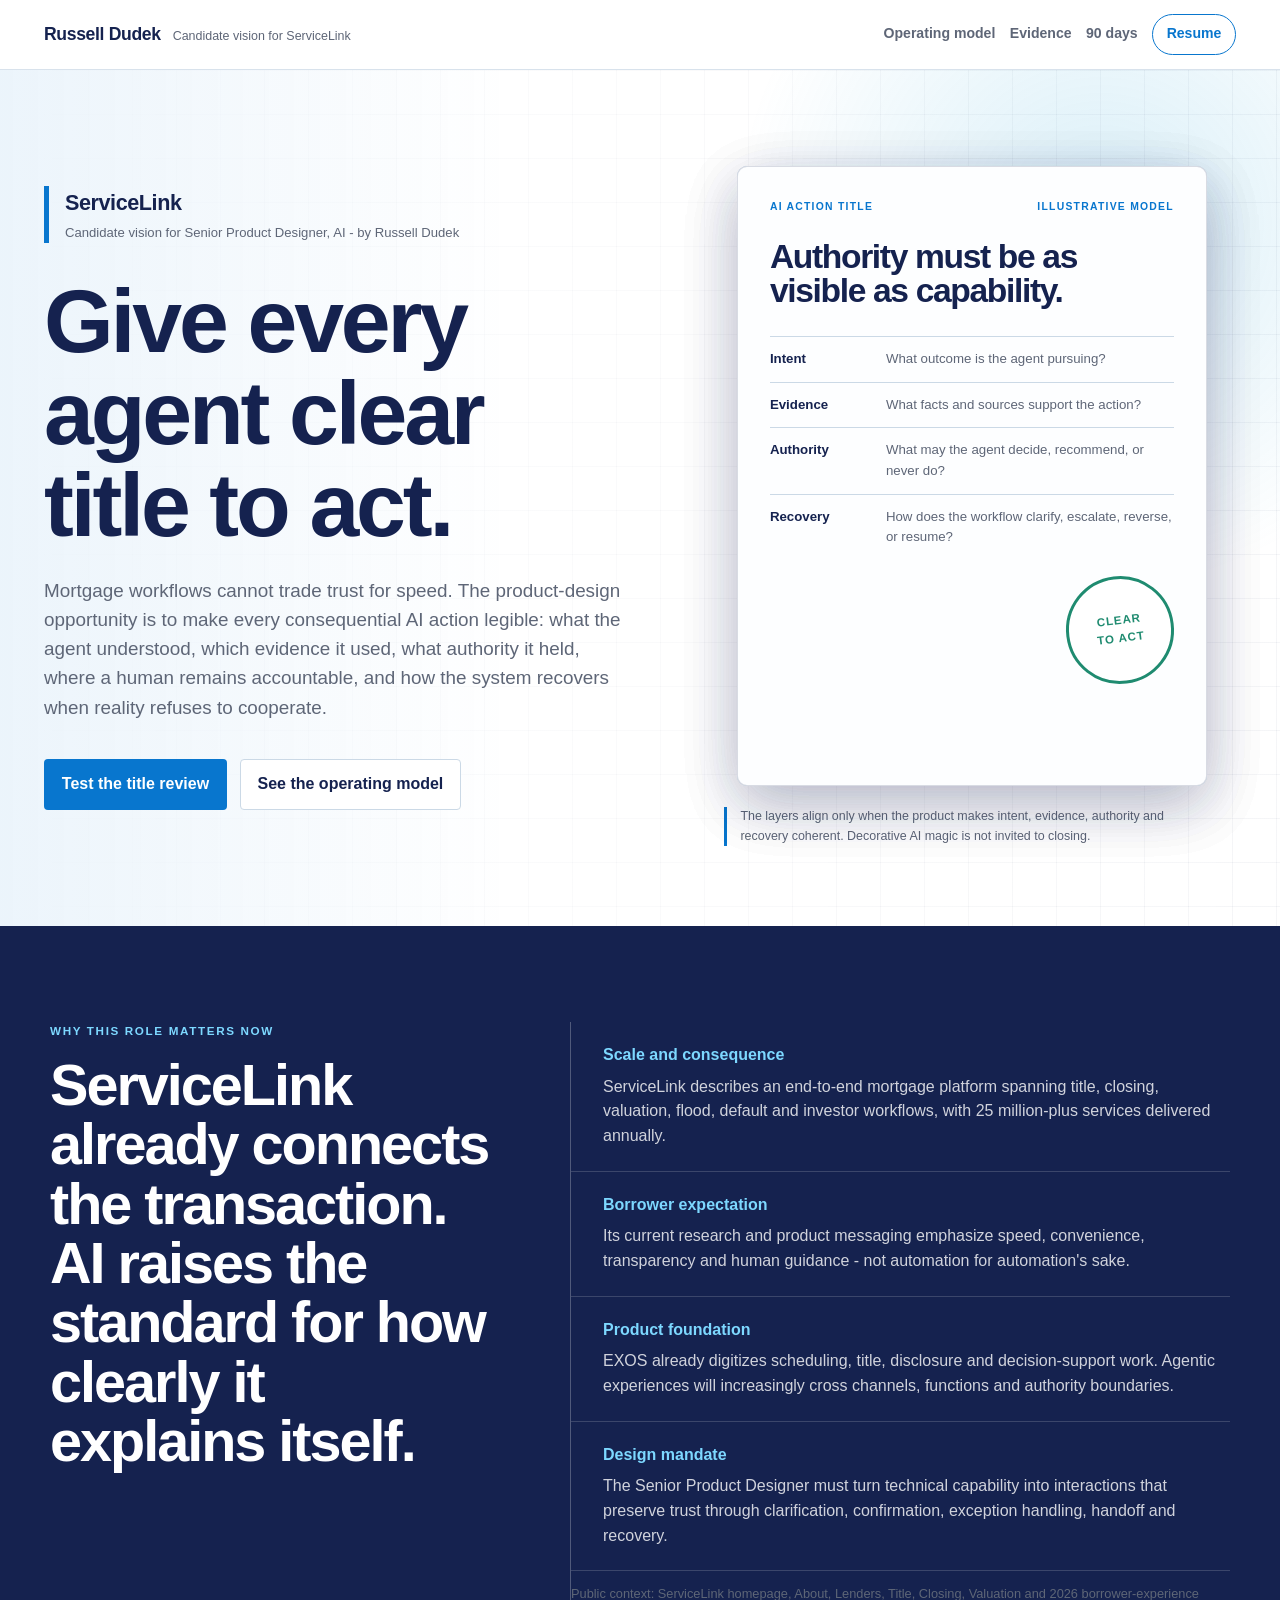
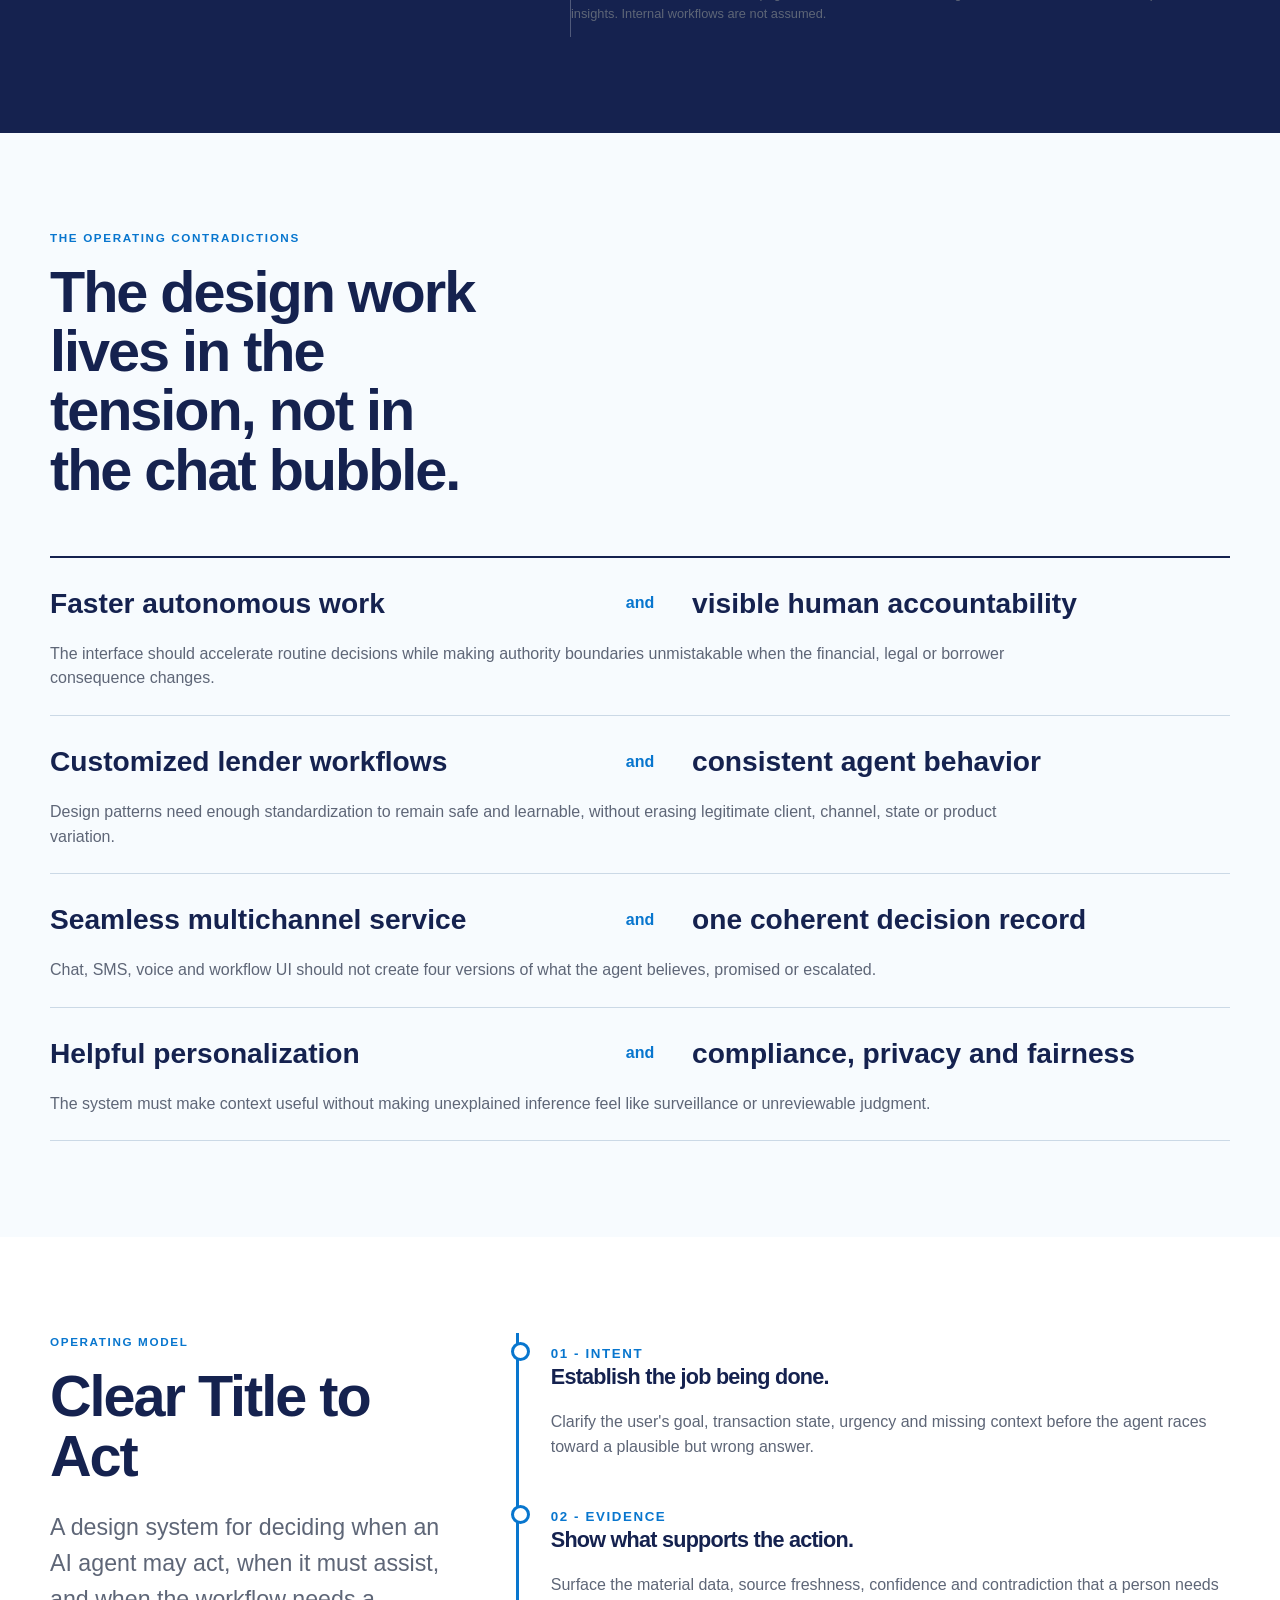
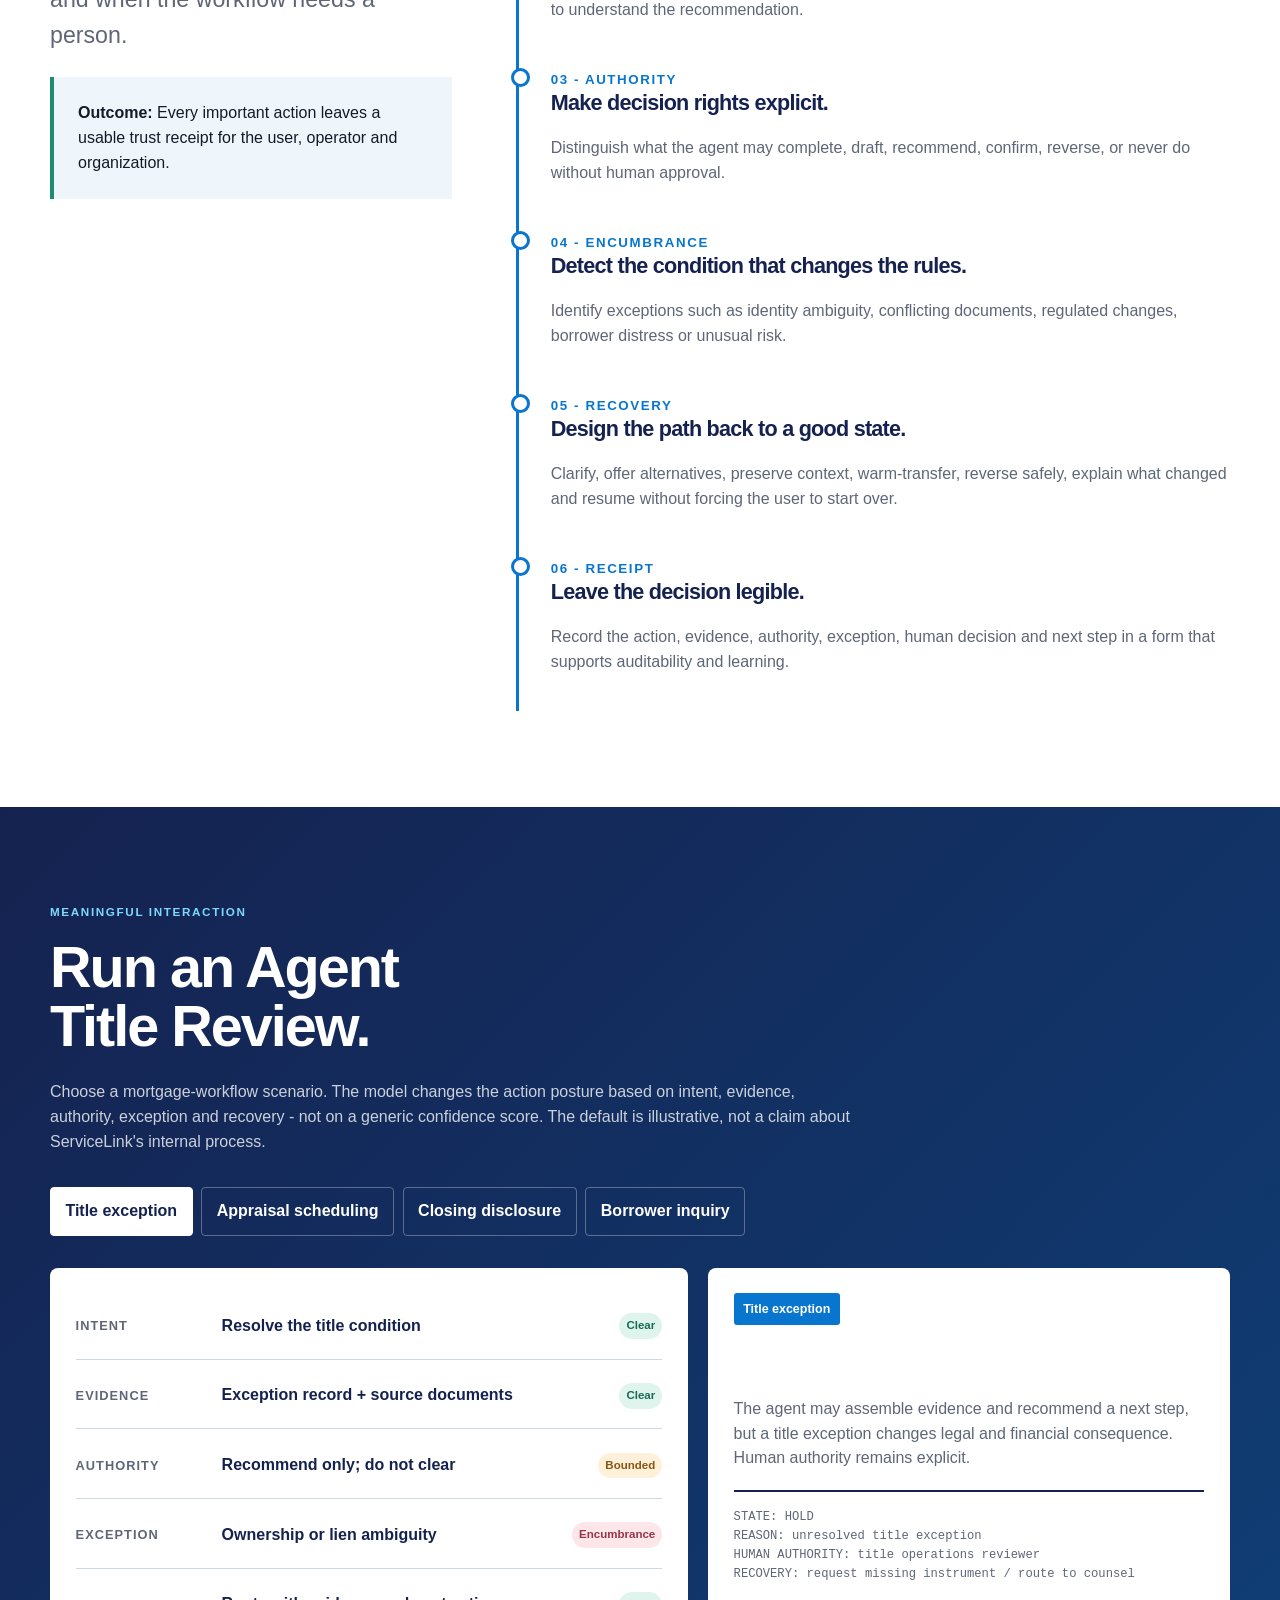
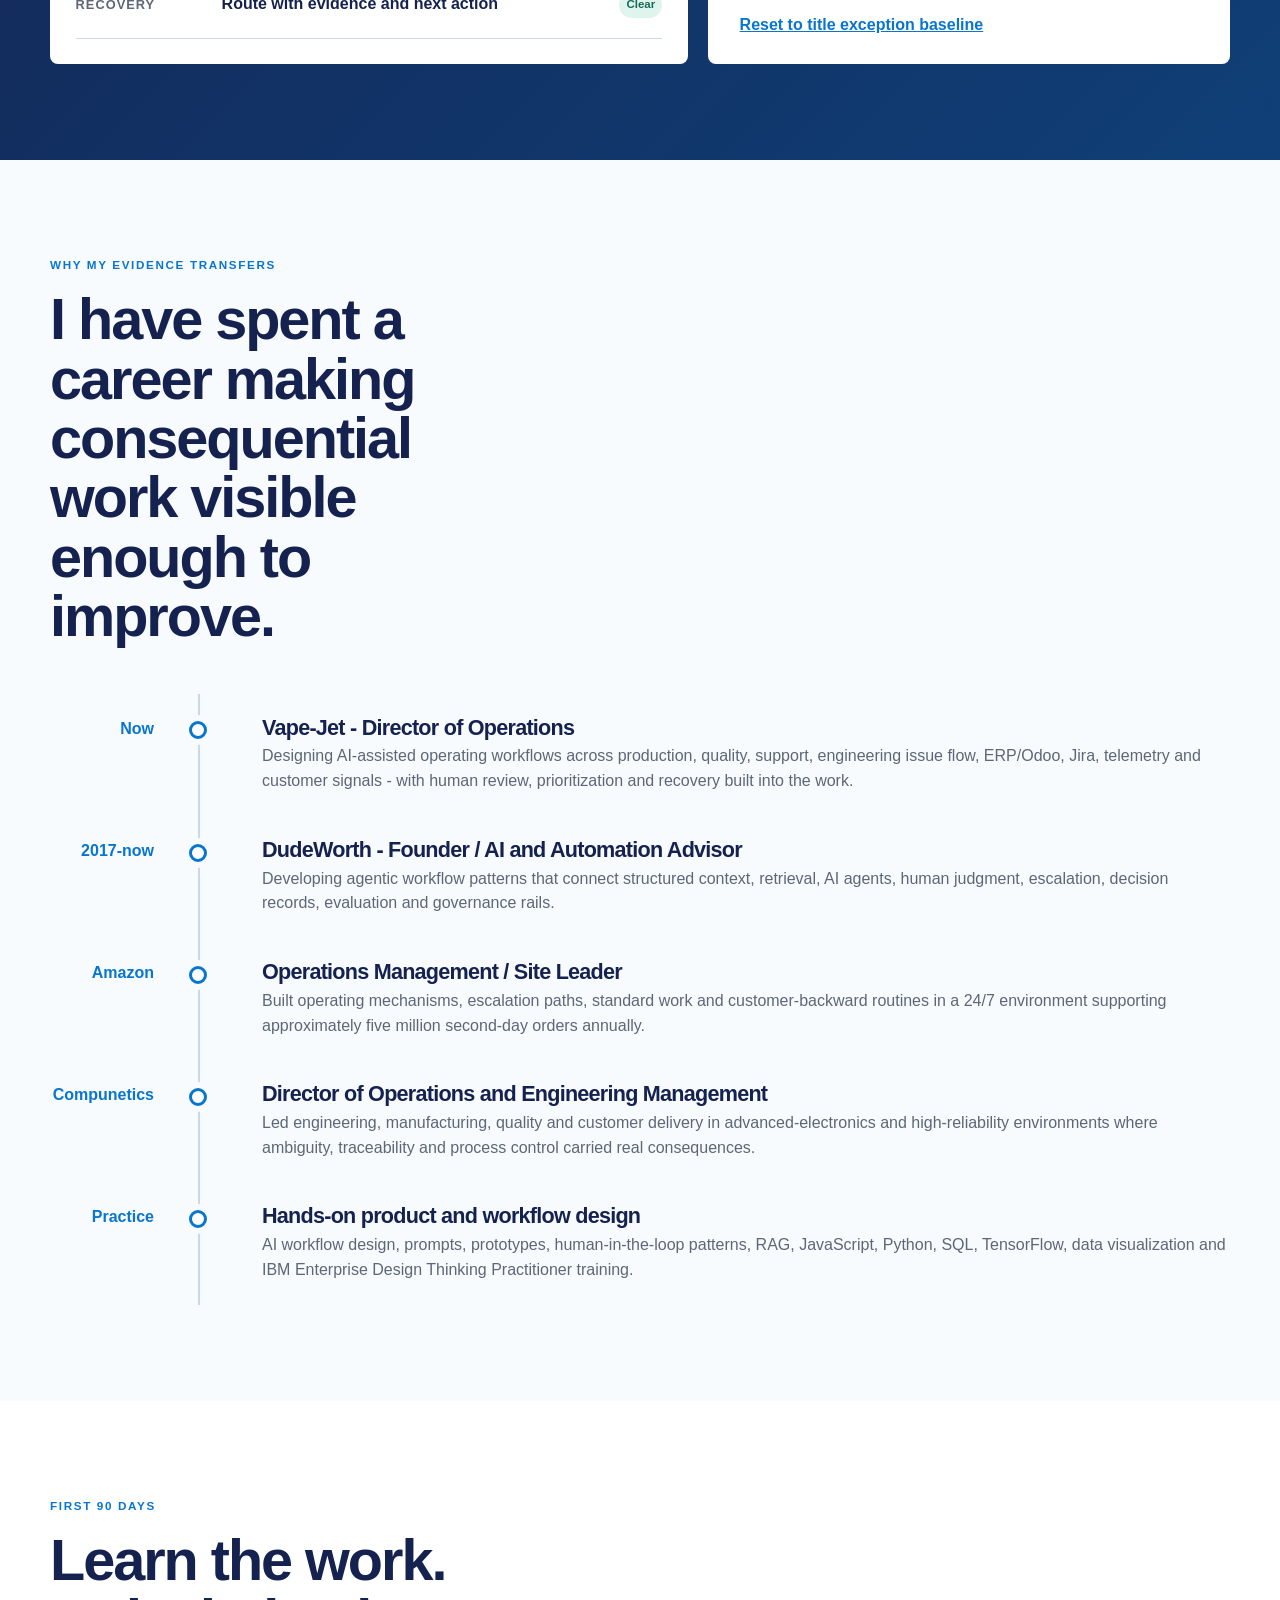
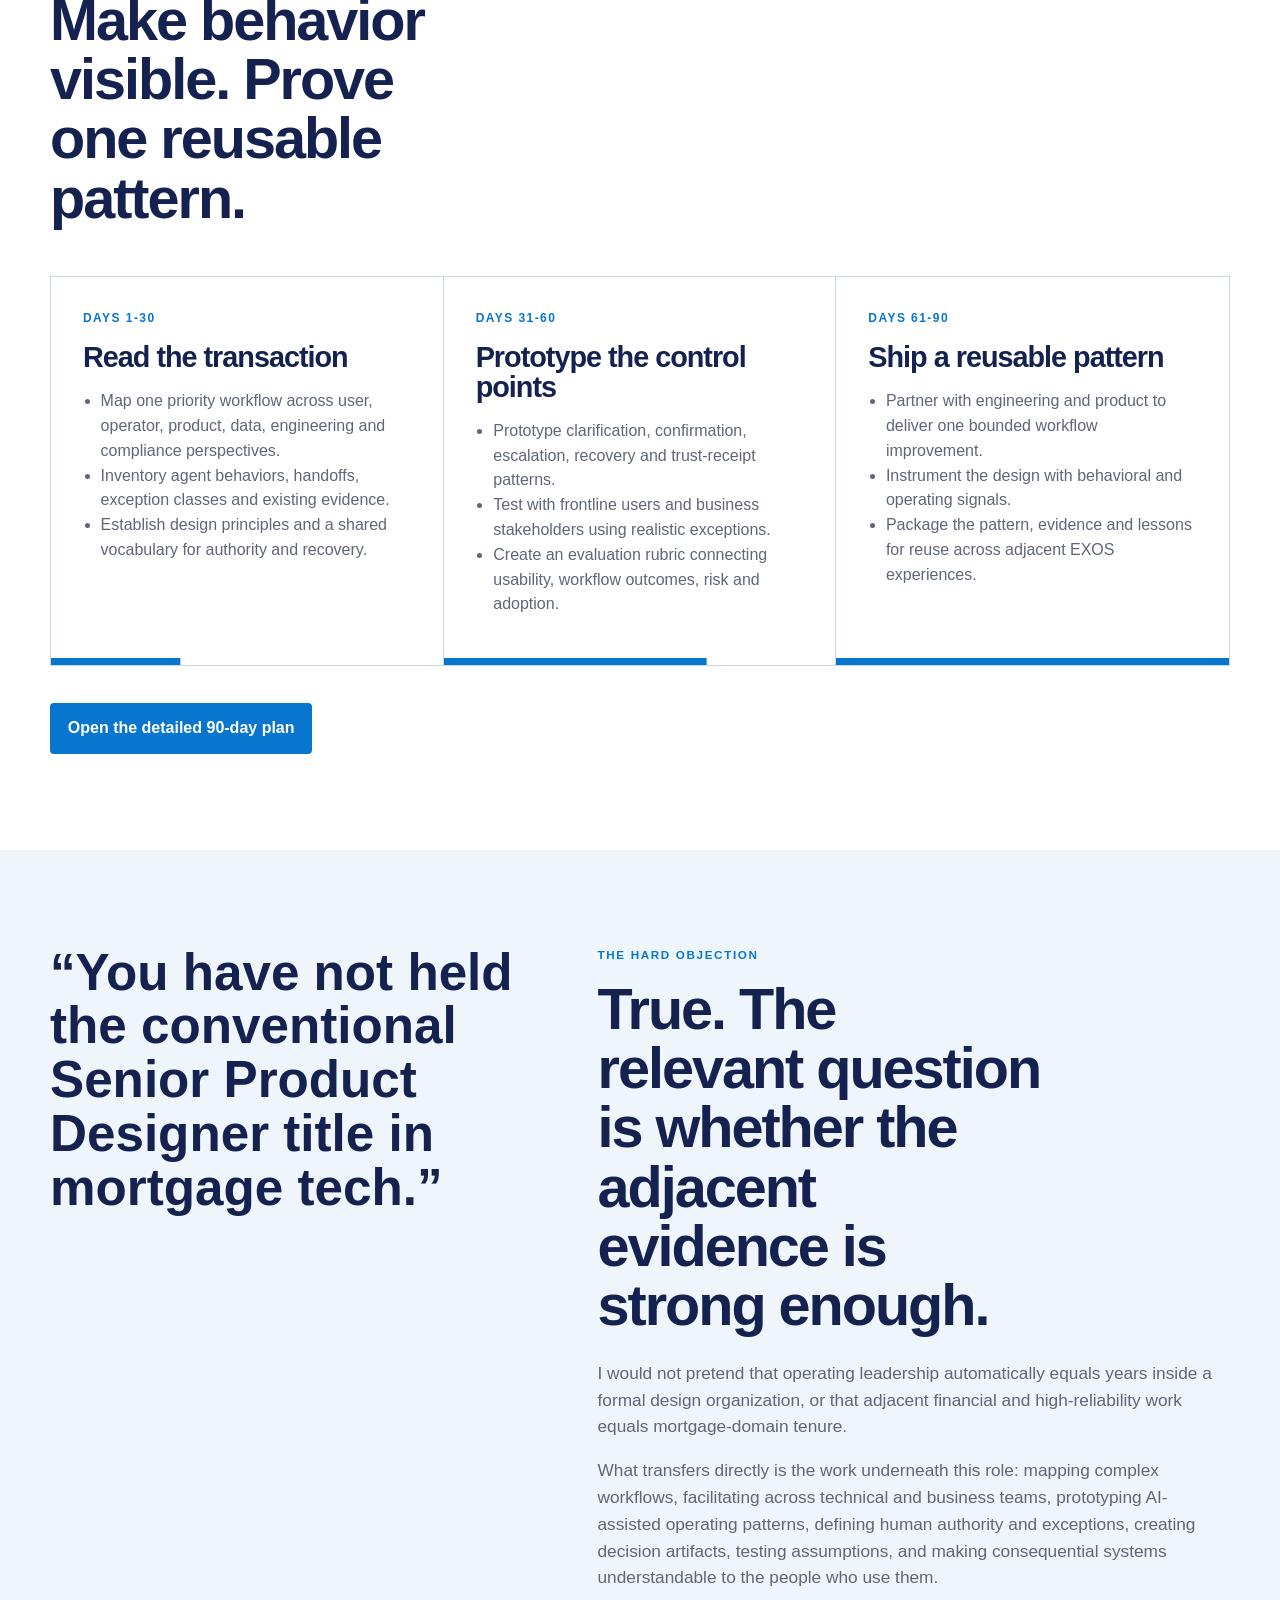
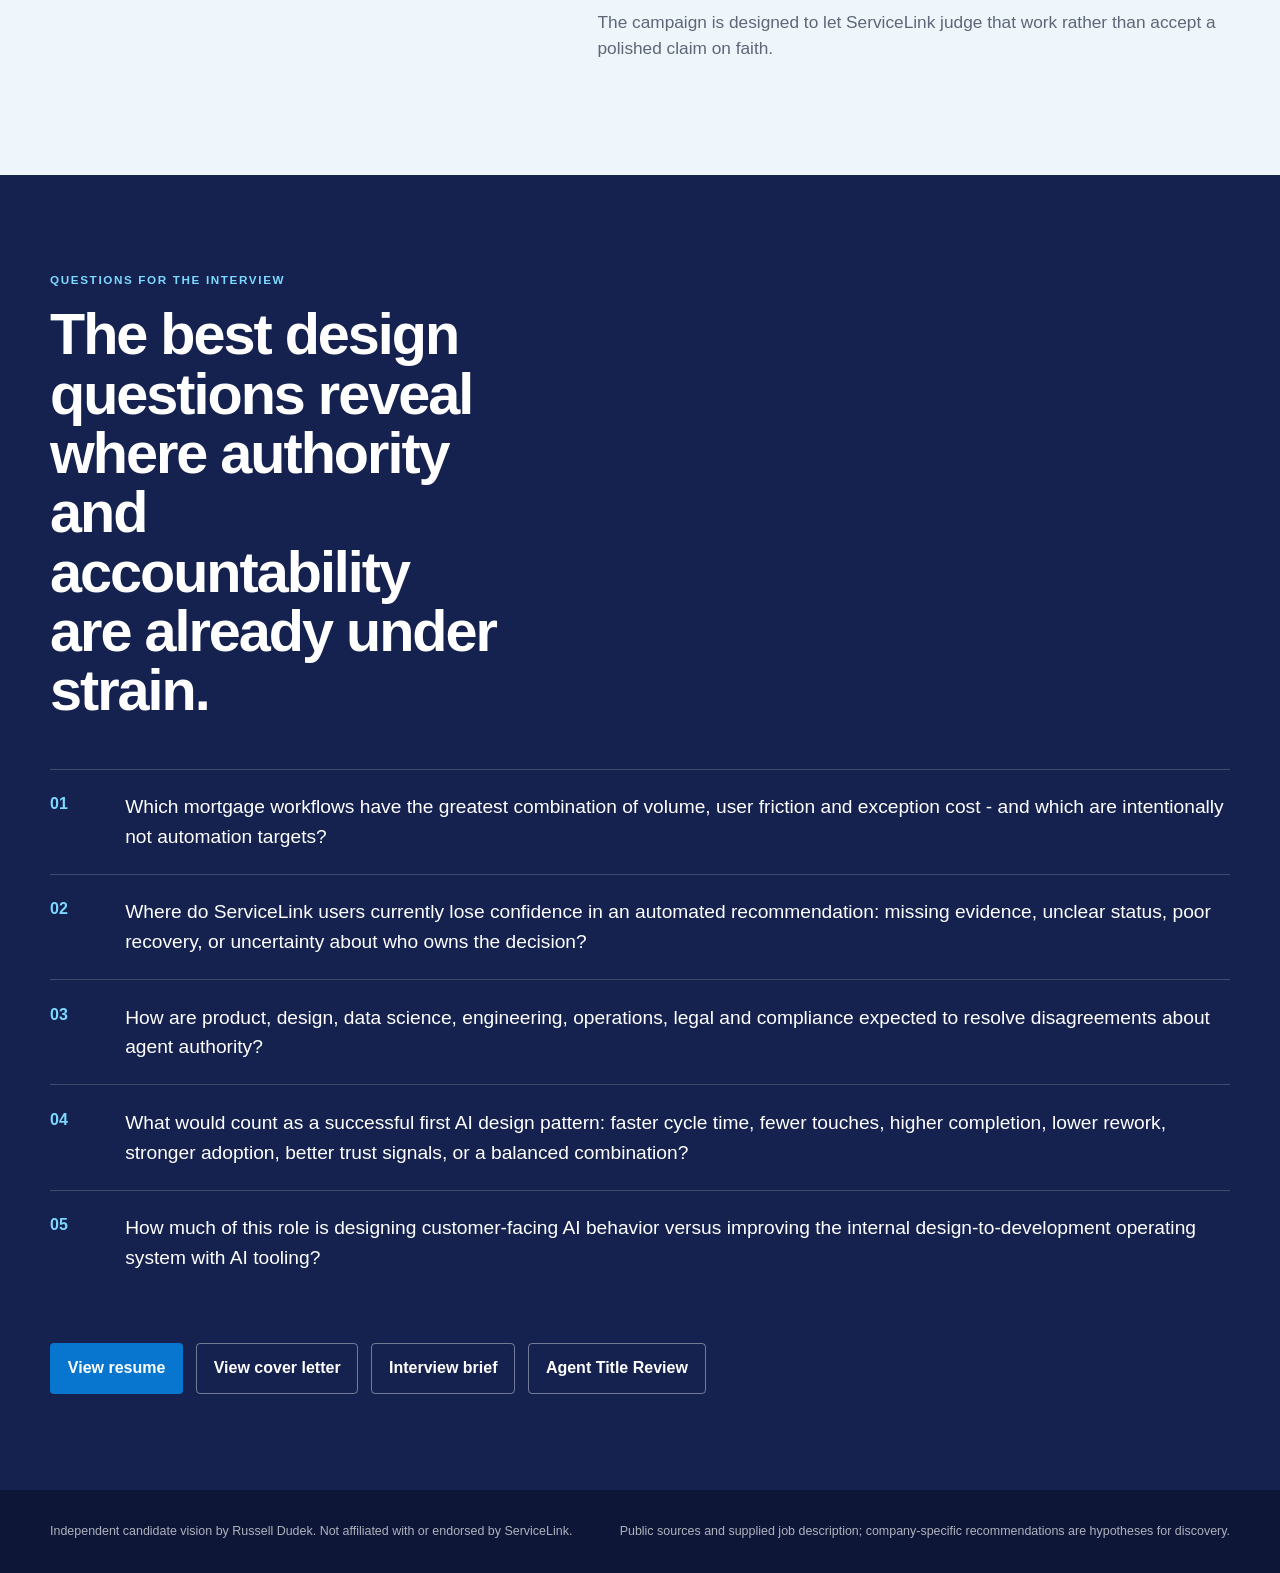
==== commit 5044be33: "Publish cache-busted ServiceLink campaign [skip ci]" ====
--- a/index.html
+++ b/index.html
@@ -3,9 +3,11 @@
 <head>
   <meta charset="utf-8">
   <meta name="viewport" content="width=device-width, initial-scale=1">
+  <meta name="roleforge-build" content="20260715-4">
   <meta name="description" content="Independent candidate vision by Russell Dudek for ServiceLink's Senior Product Designer, AI role.">
   <title>Russell Dudek | ServiceLink Senior Product Designer, AI</title>
-  <link rel="stylesheet" href="styles.css">
+  <link rel="stylesheet" href="styles.css?v=20260715-4">
+  <link rel="stylesheet" href="hero-fixes.css?v=20260715-4">
 </head>
 <body>
 <a class="skip-link" href="#main">Skip to content</a>
@@ -191,6 +193,6 @@
 <footer class="site-footer">
   <div class="footer-inner"><span>Independent candidate vision by Russell Dudek. Not affiliated with or endorsed by ServiceLink.</span><span>Public sources and supplied job description; company-specific recommendations are hypotheses for discovery.</span></div>
 </footer>
-<script src="app.js"></script>
+<script src="app.js?v=20260715-4"></script>
 </body>
 </html>
--- a/hero-fixes.css
+++ b/hero-fixes.css
@@ -0,0 +1,129 @@
+.title-scene {
+  position: relative;
+  min-height: auto;
+  display: flex;
+  flex-direction: column;
+  align-items: center;
+  justify-content: center;
+  gap: 1.35rem;
+  padding: 1rem 0 0;
+}
+
+.title-document {
+  width: min(100%, 470px);
+  height: 620px;
+  aspect-ratio: auto;
+}
+
+.deed-layer.layer-c {
+  display: flex;
+  flex-direction: column;
+}
+
+.clear-seal {
+  position: static;
+  right: auto;
+  bottom: auto;
+  width: 108px;
+  height: 108px;
+  margin: 1rem 0 0 auto;
+  flex: 0 0 auto;
+}
+
+.scene-caption {
+  position: static;
+  left: auto;
+  bottom: auto;
+  align-self: flex-start;
+  max-width: 28rem;
+  margin: 0 0 0 1rem;
+  padding-left: .85rem;
+  border-left: 3px solid var(--sl-blue);
+}
+
+/* Give the evidence timeline its own gutter and mask the rail behind each node. */
+.evidence-trail::before {
+  left: 148px;
+  z-index: 0;
+}
+
+.evidence-item {
+  grid-template-columns: 108px 1fr;
+  column-gap: 5rem;
+  z-index: 1;
+}
+
+.evidence-year {
+  padding-right: .25rem;
+}
+
+.evidence-copy {
+  padding-left: 1.5rem;
+}
+
+.evidence-copy::before {
+  left: -3.05rem;
+  z-index: 2;
+  box-shadow: 0 0 0 6px #f7fbfe;
+}
+
+@media (max-width: 900px) {
+  .title-scene {
+    min-height: auto;
+    padding-bottom: 1rem;
+  }
+
+  .title-document {
+    height: 610px;
+  }
+
+  .scene-caption {
+    width: min(100%, 470px);
+    align-self: center;
+    margin-left: 0;
+  }
+}
+
+@media (max-width: 680px) {
+  .title-scene {
+    min-height: auto;
+  }
+
+  .title-document {
+    width: 92%;
+    height: 560px;
+  }
+
+  .deed-row {
+    padding: .62rem 0;
+  }
+
+  .clear-seal {
+    width: 86px;
+    height: 86px;
+    margin-top: .75rem;
+    font-size: .62rem;
+  }
+
+  .scene-caption {
+    width: 92%;
+  }
+
+  .evidence-trail::before {
+    left: 14px;
+  }
+
+  .evidence-item {
+    grid-template-columns: 1fr;
+    gap: .3rem;
+    padding-left: 3.25rem;
+  }
+
+  .evidence-copy {
+    padding-left: 0;
+  }
+
+  .evidence-copy::before {
+    left: -2.94rem;
+  }
+}
